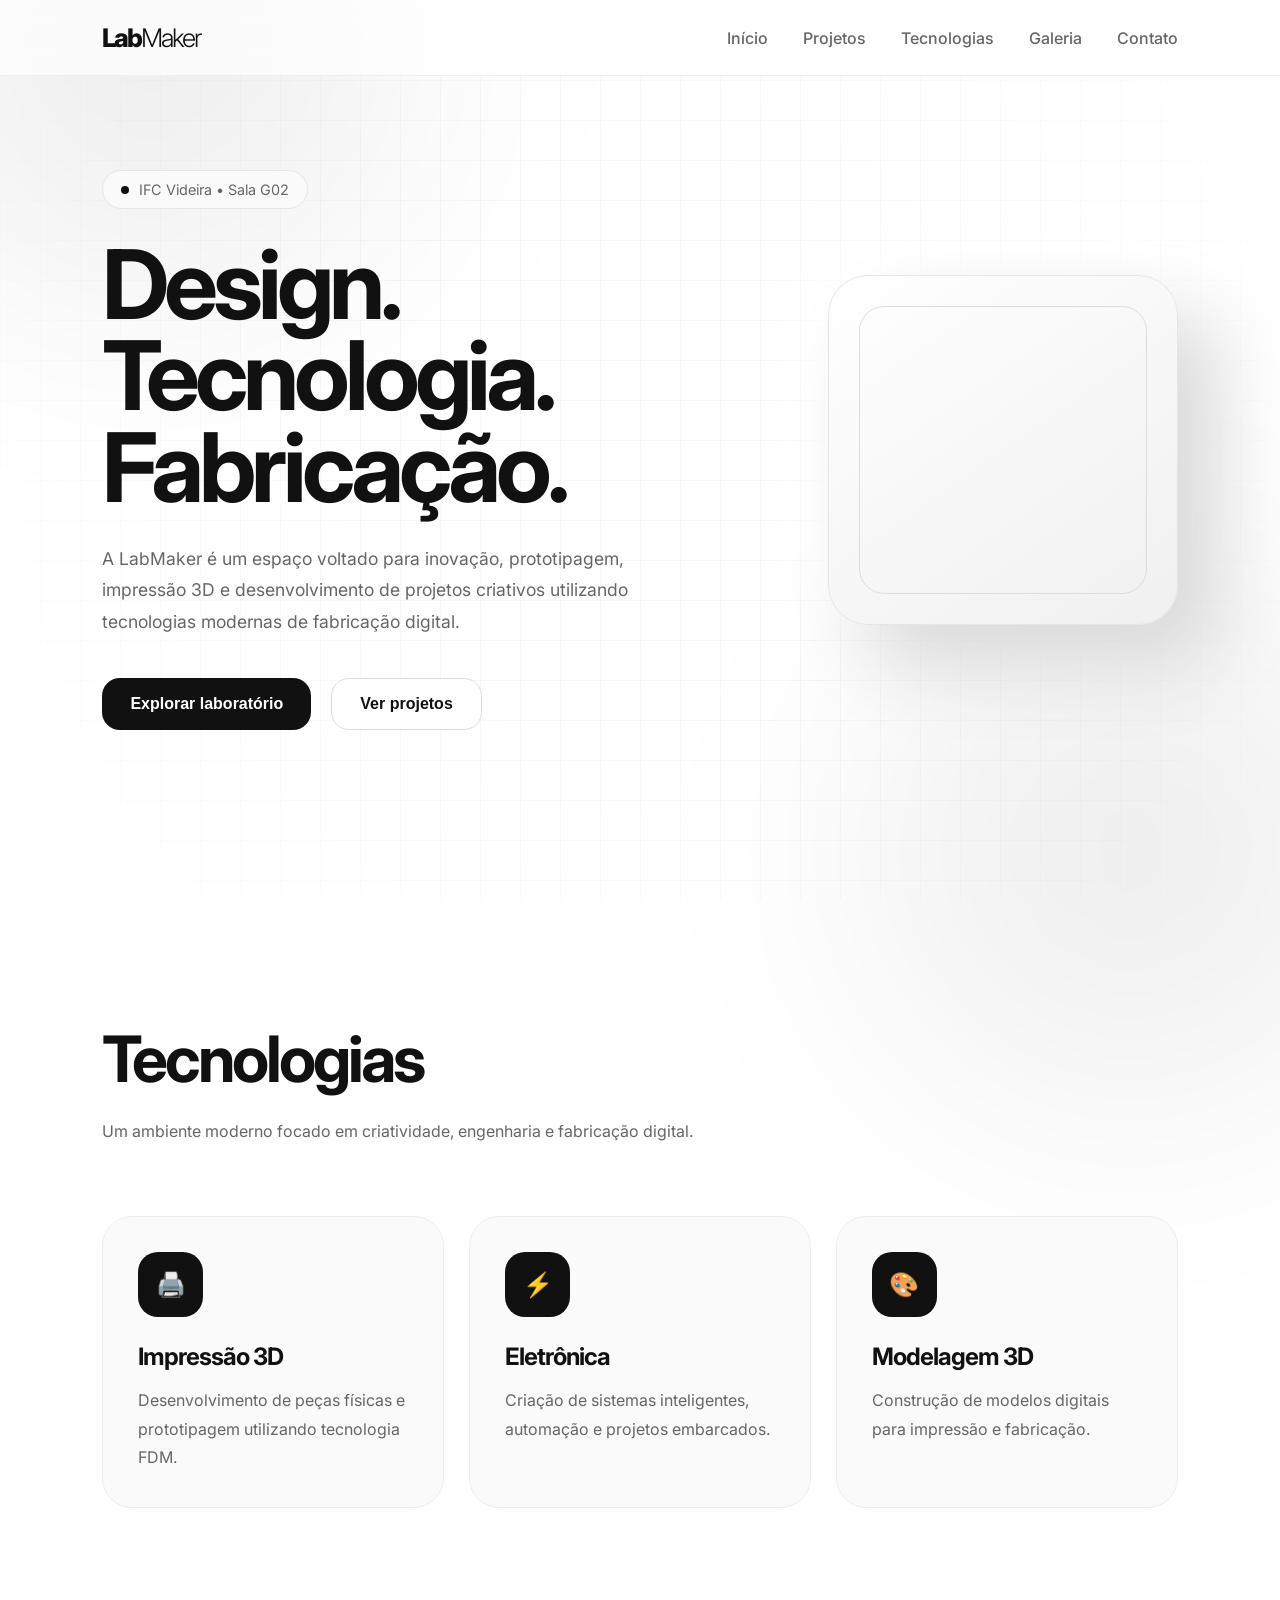
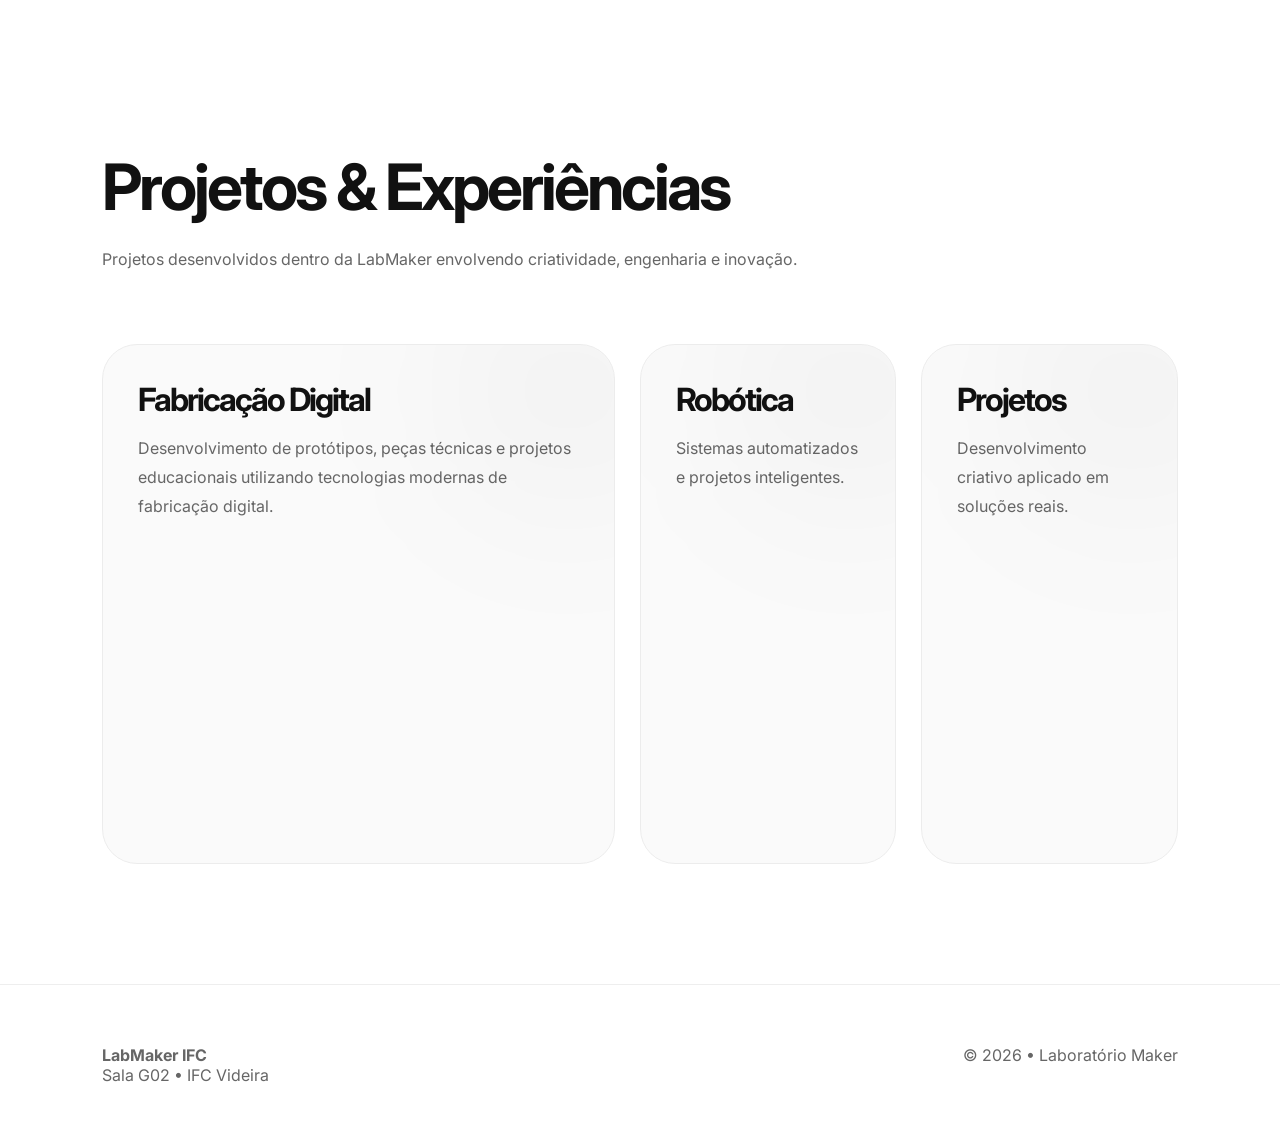
==== index.html @ 971bc3dd "estrutura base" ====
<!DOCTYPE html>
<html lang="pt-BR">

<head>
  <meta charset="UTF-8" />
  <meta name="viewport" content="width=device-width, initial-scale=1.0"/>

  <title>LabMaker IFC</title>

  <link rel="preconnect" href="https://fonts.googleapis.com">
  <link rel="preconnect" href="https://fonts.gstatic.com" crossorigin>

  <link href="https://fonts.googleapis.com/css2?family=Inter:wght@300;400;500;600;700;800&display=swap" rel="stylesheet">

  <style>

    *{
      margin:0;
      padding:0;
      box-sizing:border-box;
    }

    body{
      font-family:'Inter',sans-serif;
      background:#ffffff;
      color:#111111;
      overflow-x:hidden;
    }

    html{
      scroll-behavior:smooth;
    }

    /* ===== BACKGROUND ===== */

    .bg-grid{
      position:fixed;
      inset:0;
      z-index:-2;

      background-image:
      linear-gradient(rgba(0,0,0,0.03) 1px, transparent 1px),
      linear-gradient(90deg, rgba(0,0,0,0.03) 1px, transparent 1px);

      background-size:40px 40px;

      mask-image:radial-gradient(circle at center, black 35%, transparent 100%);
    }

    .blur-circle{
      position:fixed;
      width:500px;
      height:500px;
      border-radius:50%;
      background:#00000010;
      filter:blur(120px);
      z-index:-1;
    }

    .circle1{
      top:-200px;
      left:-100px;
    }

    .circle2{
      bottom:-200px;
      right:-100px;
    }

    /* ===== NAV ===== */

    nav{
      position:fixed;
      top:0;
      left:0;

      width:100%;

      padding:22px 8%;

      display:flex;
      justify-content:space-between;
      align-items:center;

      background:rgba(255,255,255,0.7);
      backdrop-filter:blur(12px);

      border-bottom:1px solid #eeeeee;

      z-index:1000;
    }

    .logo{
      font-size:1.6rem;
      font-weight:800;
      letter-spacing:-2px;
    }

    .logo span{
      font-weight:300;
    }

    nav ul{
      display:flex;
      gap:35px;
      list-style:none;
    }

    nav a{
      text-decoration:none;
      color:#666;
      transition:0.3s;
      font-weight:500;
    }

    nav a:hover{
      color:#000;
    }

    /* ===== HERO ===== */

    .hero{
      min-height:100vh;

      padding:0 8%;

      display:flex;
      align-items:center;
      justify-content:space-between;

      gap:80px;
    }

    .hero-text{
      max-width:700px;
    }

    .tag{
      display:inline-flex;
      align-items:center;
      gap:10px;

      padding:10px 18px;

      border:1px solid #e5e5e5;
      border-radius:999px;

      margin-bottom:30px;

      color:#666;
      font-size:0.9rem;

      background:#fafafa;
    }

    .mini-dot{
      width:8px;
      height:8px;
      border-radius:50%;
      background:#111;
    }

    .hero h1{
      font-size:6rem;
      line-height:0.95;

      letter-spacing:-5px;

      margin-bottom:30px;
    }

    .hero p{
      font-size:1.1rem;
      line-height:1.8;
      color:#666;

      max-width:600px;

      margin-bottom:40px;
    }

    .buttons{
      display:flex;
      gap:20px;
      flex-wrap:wrap;
    }

    .btn{
      padding:16px 28px;
      border-radius:18px;

      font-weight:600;
      font-size:1rem;

      cursor:pointer;
      transition:0.3s;
    }

    .black{
      background:#111;
      color:white;
      border:none;
    }

    .black:hover{
      transform:translateY(-3px);
      box-shadow:0 10px 30px rgba(0,0,0,0.15);
    }

    .white{
      background:white;
      border:1px solid #ddd;
      color:#111;
    }

    .white:hover{
      background:#f7f7f7;
    }

    /* ===== OBJECT ===== */

    .object{
      width:350px;
      height:350px;

      border-radius:40px;

      background:
      linear-gradient(
        145deg,
        #ffffff,
        #f0f0f0
      );

      border:1px solid #e5e5e5;

      box-shadow:
      40px 40px 80px #d9d9d9,
      -20px -20px 60px #ffffff;

      position:relative;

      animation:float 5s ease-in-out infinite;
    }

    .object::before{
      content:"";

      position:absolute;
      inset:30px;

      border-radius:25px;
      border:1px solid #ddd;
    }

    @keyframes float{

      0%,100%{
        transform:translateY(0px) rotate(0deg);
      }

      50%{
        transform:translateY(-20px) rotate(4deg);
      }

    }

    /* ===== SECTIONS ===== */

    section{
      padding:120px 8%;
    }

    .section-header{
      margin-bottom:70px;
    }

    .section-header h2{
      font-size:4rem;
      letter-spacing:-3px;
      margin-bottom:20px;
    }

    .section-header p{
      color:#666;
      line-height:1.8;
      max-width:700px;
    }

    /* ===== CARDS ===== */

    .cards{
      display:grid;
      grid-template-columns:repeat(auto-fit,minmax(280px,1fr));
      gap:25px;
    }

    .card{
      padding:35px;

      border-radius:30px;

      background:#fafafa;

      border:1px solid #ececec;

      transition:0.4s;
    }

    .card:hover{
      transform:translateY(-8px);

      background:white;

      box-shadow:
      0 15px 40px rgba(0,0,0,0.05);
    }

    .icon{
      width:65px;
      height:65px;

      border-radius:20px;

      background:#111;
      color:white;

      display:flex;
      align-items:center;
      justify-content:center;

      font-size:1.5rem;

      margin-bottom:25px;
    }

    .card h3{
      font-size:1.5rem;
      margin-bottom:15px;
      letter-spacing:-1px;
    }

    .card p{
      color:#666;
      line-height:1.8;
    }

    /* ===== SHOWCASE ===== */

    .showcase{
      display:grid;
      grid-template-columns:2fr 1fr 1fr;
      gap:25px;
    }

    .box{
      min-height:250px;

      border-radius:35px;

      background:#fafafa;

      border:1px solid #ececec;

      padding:35px;

      transition:0.4s;

      position:relative;
      overflow:hidden;
    }

    .box:hover{
      transform:translateY(-8px);
      background:white;
    }

    .box.big{
      min-height:520px;
    }

    .box::before{
      content:"";

      position:absolute;

      width:250px;
      height:250px;

      border-radius:50%;

      background:#00000008;

      filter:blur(80px);

      top:-80px;
      right:-80px;
    }

    .box h3{
      font-size:2rem;
      margin-bottom:15px;
      letter-spacing:-2px;
    }

    .box p{
      color:#666;
      line-height:1.8;
    }

    /* ===== FOOTER ===== */

    footer{
      padding:60px 8%;

      border-top:1px solid #eee;

      display:flex;
      justify-content:space-between;
      flex-wrap:wrap;

      gap:20px;

      color:#666;
    }

    /* ===== RESPONSIVO ===== */

    @media(max-width:1000px){

      nav ul{
        display:none;
      }

      .hero{
        flex-direction:column;
        justify-content:center;
        text-align:center;
      }

      .buttons{
        justify-content:center;
      }

      .hero h1{
        font-size:4rem;
      }

      .section-header h2{
        font-size:3rem;
      }

      .showcase{
        grid-template-columns:1fr;
      }

      .object{
        width:280px;
        height:280px;
      }

    }

  </style>
</head>

<body>

  <div class="bg-grid"></div>

  <div class="blur-circle circle1"></div>
  <div class="blur-circle circle2"></div>

  <!-- NAV -->

  <nav>

    <div class="logo">
      Lab<span>Maker</span>
    </div>

    <ul>
      <li><a href="#">Início</a></li>
      <li><a href="#">Projetos</a></li>
      <li><a href="#">Tecnologias</a></li>
      <li><a href="#">Galeria</a></li>
      <li><a href="#">Contato</a></li>
    </ul>

  </nav>

  <!-- HERO -->

  <section class="hero">

    <div class="hero-text">

      <div class="tag">
        <div class="mini-dot"></div>
        IFC Videira • Sala G02
      </div>

      <h1>
        Design.<br>
        Tecnologia.<br>
        Fabricação.
      </h1>

      <p>
        A LabMaker é um espaço voltado para inovação,
        prototipagem, impressão 3D e desenvolvimento
        de projetos criativos utilizando tecnologias
        modernas de fabricação digital.
      </p>

      <div class="buttons">
        <button class="btn black">
          Explorar laboratório
        </button>

        <button class="btn white">
          Ver projetos
        </button>
      </div>

    </div>

    <div class="object"></div>

  </section>

  <!-- TECNOLOGIAS -->

  <section>

    <div class="section-header">

      <h2>
        Tecnologias
      </h2>

      <p>
        Um ambiente moderno focado em criatividade,
        engenharia e fabricação digital.
      </p>

    </div>

    <div class="cards">

      <div class="card">

        <div class="icon">🖨️</div>

        <h3>Impressão 3D</h3>

        <p>
          Desenvolvimento de peças físicas e
          prototipagem utilizando tecnologia FDM.
        </p>

      </div>

      <div class="card">

        <div class="icon">⚡</div>

        <h3>Eletrônica</h3>

        <p>
          Criação de sistemas inteligentes,
          automação e projetos embarcados.
        </p>

      </div>

      <div class="card">

        <div class="icon">🎨</div>

        <h3>Modelagem 3D</h3>

        <p>
          Construção de modelos digitais para
          impressão e fabricação.
        </p>

      </div>

    </div>

  </section>

  <!-- SHOWCASE -->

  <section>

    <div class="section-header">

      <h2>
        Projetos & Experiências
      </h2>

      <p>
        Projetos desenvolvidos dentro da LabMaker
        envolvendo criatividade, engenharia e inovação.
      </p>

    </div>

    <div class="showcase">

      <div class="box big">

        <h3>
          Fabricação Digital
        </h3>

        <p>
          Desenvolvimento de protótipos,
          peças técnicas e projetos
          educacionais utilizando tecnologias
          modernas de fabricação digital.
        </p>

      </div>

      <div class="box">

        <h3>Robótica</h3>

        <p>
          Sistemas automatizados e projetos
          inteligentes.
        </p>

      </div>

      <div class="box">

        <h3>Projetos</h3>

        <p>
          Desenvolvimento criativo aplicado
          em soluções reais.
        </p>

      </div>

    </div>

  </section>

  <!-- FOOTER -->

  <footer>

    <div>
      <strong>LabMaker IFC</strong><br>
      Sala G02 • IFC Videira
    </div>

    <div>
      © 2026 • Laboratório Maker
    </div>

  </footer>

  <script>

    // reveal animation

    const elements = document.querySelectorAll(
      '.card, .box, .section-header'
    );

    const observer = new IntersectionObserver(entries => {

      entries.forEach(entry => {

        if(entry.isIntersecting){

          entry.target.style.opacity = '1';
          entry.target.style.transform = 'translateY(0px)';

        }

      });

    });

    elements.forEach(el => {

      el.style.opacity = '0';
      el.style.transform = 'translateY(40px)';
      el.style.transition = '0.9s ease';

      observer.observe(el);

    });

  </script>

</body>
</html>
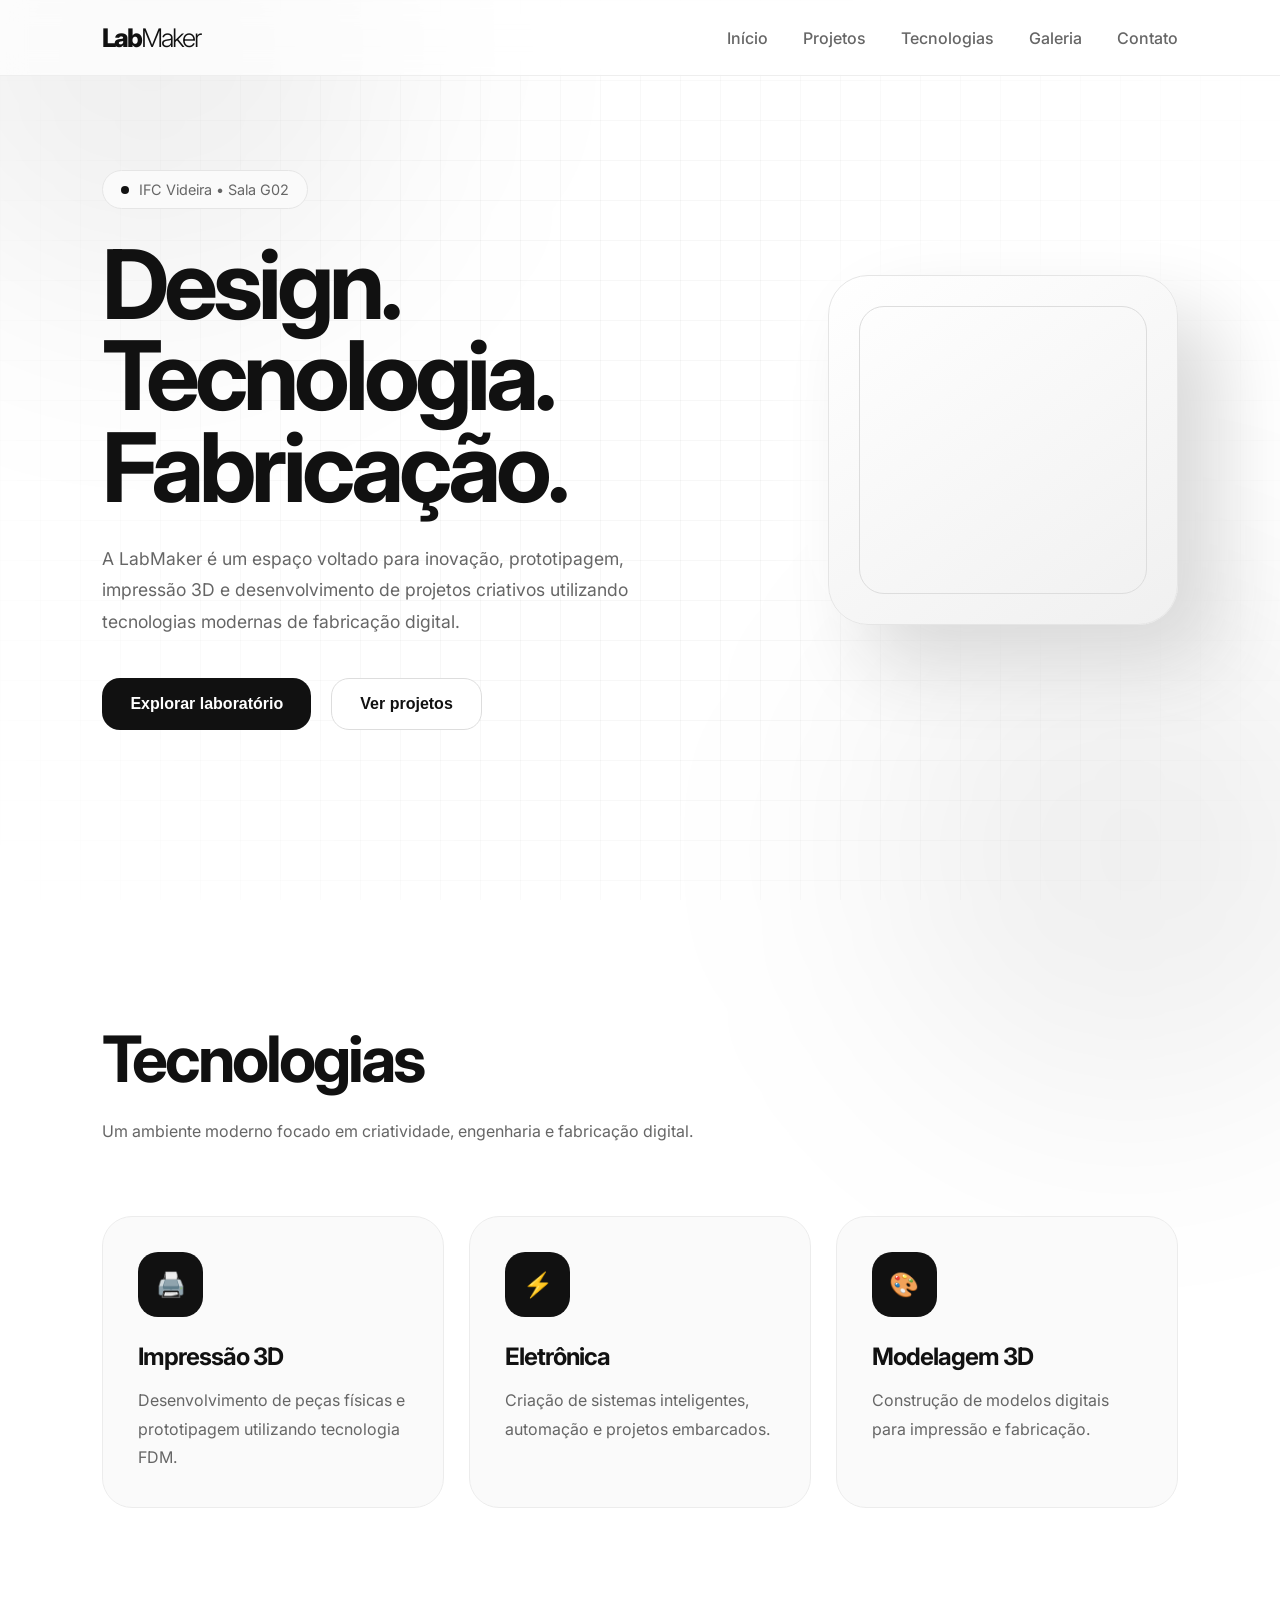
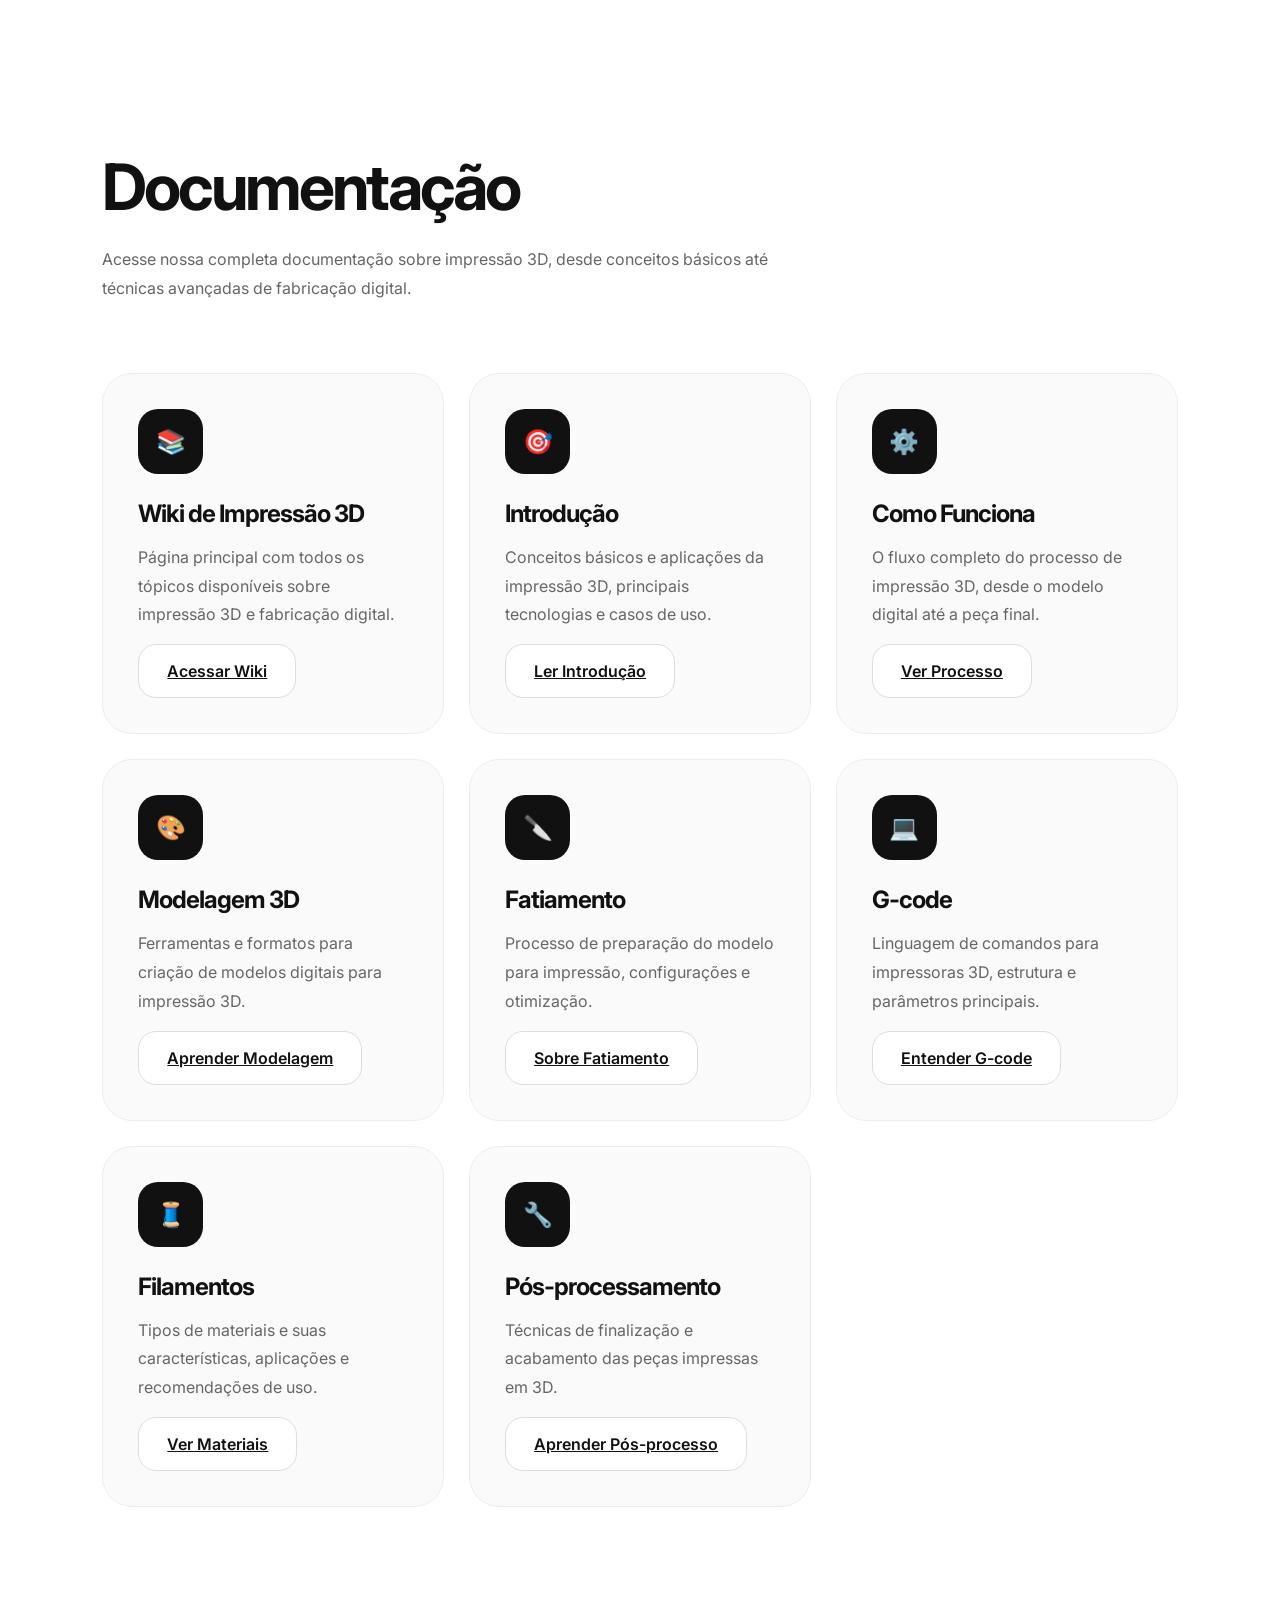
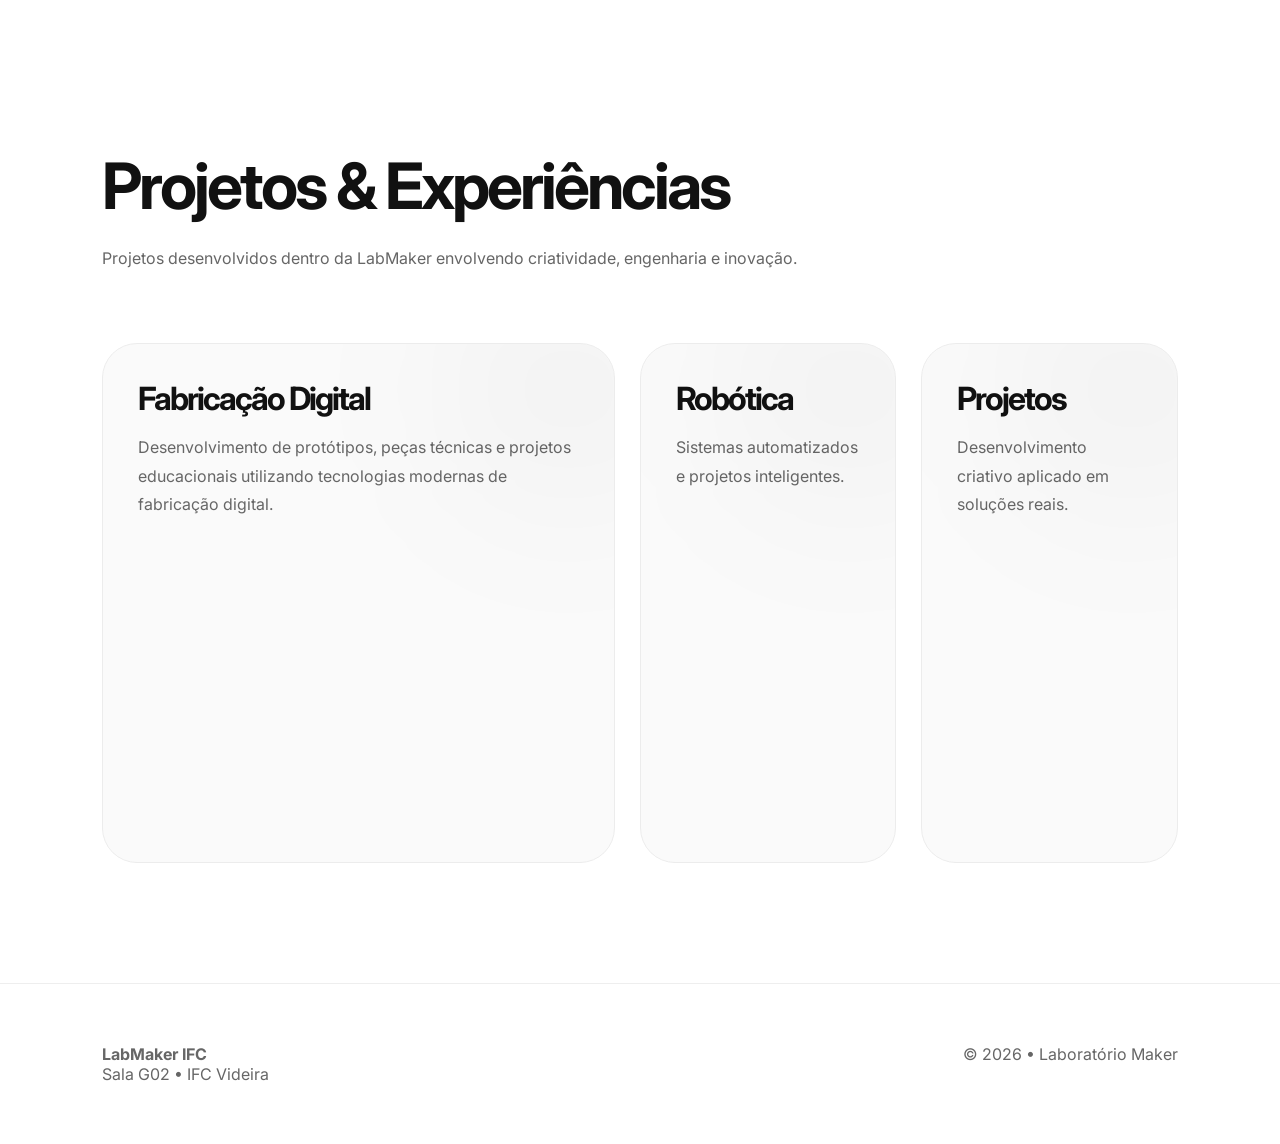
==== commit 89c27766: "exibir os .md no html" ====
--- a/index.html
+++ b/index.html
@@ -591,6 +591,165 @@
 
   </section>
 
+  <!-- DOCUMENTAÇÃO -->
+
+  <section>
+
+    <div class="section-header">
+
+      <h2>
+        Documentação
+      </h2>
+
+      <p>
+        Acesse nossa completa documentação sobre impressão 3D,
+        desde conceitos básicos até técnicas avançadas de fabricação digital.
+      </p>
+
+    </div>
+
+    <div class="cards">
+
+      <div class="card">
+
+        <div class="icon">📚</div>
+
+        <h3>Wiki de Impressão 3D</h3>
+
+        <p>
+          Página principal com todos os tópicos disponíveis
+          sobre impressão 3D e fabricação digital.
+        </p>
+
+        <a href="docs.html?file=index.md" class="btn white" style="display:inline-block; margin-top:15px;">
+          Acessar Wiki
+        </a>
+
+      </div>
+
+      <div class="card">
+
+        <div class="icon">🎯</div>
+
+        <h3>Introdução</h3>
+
+        <p>
+          Conceitos básicos e aplicações da impressão 3D,
+          principais tecnologias e casos de uso.
+        </p>
+
+        <a href="docs.html?file=introdução.md" class="btn white" style="display:inline-block; margin-top:15px;">
+          Ler Introdução
+        </a>
+
+      </div>
+
+      <div class="card">
+
+        <div class="icon">⚙️</div>
+
+        <h3>Como Funciona</h3>
+
+        <p>
+          O fluxo completo do processo de impressão 3D,
+          desde o modelo digital até a peça final.
+        </p>
+
+        <a href="docs.html?file=como-funciona.md" class="btn white" style="display:inline-block; margin-top:15px;">
+          Ver Processo
+        </a>
+
+      </div>
+
+      <div class="card">
+
+        <div class="icon">🎨</div>
+
+        <h3>Modelagem 3D</h3>
+
+        <p>
+          Ferramentas e formatos para criação de modelos
+          digitais para impressão 3D.
+        </p>
+
+        <a href="docs.html?file=desenho-3d.md" class="btn white" style="display:inline-block; margin-top:15px;">
+          Aprender Modelagem
+        </a>
+
+      </div>
+
+      <div class="card">
+
+        <div class="icon">🔪</div>
+
+        <h3>Fatiamento</h3>
+
+        <p>
+          Processo de preparação do modelo para impressão,
+          configurações e otimização.
+        </p>
+
+        <a href="docs.html?file=fatiador.md" class="btn white" style="display:inline-block; margin-top:15px;">
+          Sobre Fatiamento
+        </a>
+
+      </div>
+
+      <div class="card">
+
+        <div class="icon">💻</div>
+
+        <h3>G-code</h3>
+
+        <p>
+          Linguagem de comandos para impressoras 3D,
+          estrutura e parâmetros principais.
+        </p>
+
+        <a href="docs.html?file=gcode.md" class="btn white" style="display:inline-block; margin-top:15px;">
+          Entender G-code
+        </a>
+
+      </div>
+
+      <div class="card">
+
+        <div class="icon">🧵</div>
+
+        <h3>Filamentos</h3>
+
+        <p>
+          Tipos de materiais e suas características,
+          aplicações e recomendações de uso.
+        </p>
+
+        <a href="docs.html?file=filamentos.md" class="btn white" style="display:inline-block; margin-top:15px;">
+          Ver Materiais
+        </a>
+
+      </div>
+
+      <div class="card">
+
+        <div class="icon">🔧</div>
+
+        <h3>Pós-processamento</h3>
+
+        <p>
+          Técnicas de finalização e acabamento
+          das peças impressas em 3D.
+        </p>
+
+        <a href="docs.html?file=pos-impressao.md" class="btn white" style="display:inline-block; margin-top:15px;">
+          Aprender Pós-processo
+        </a>
+
+      </div>
+
+    </div>
+
+  </section>
+
   <!-- SHOWCASE -->
 
   <section>
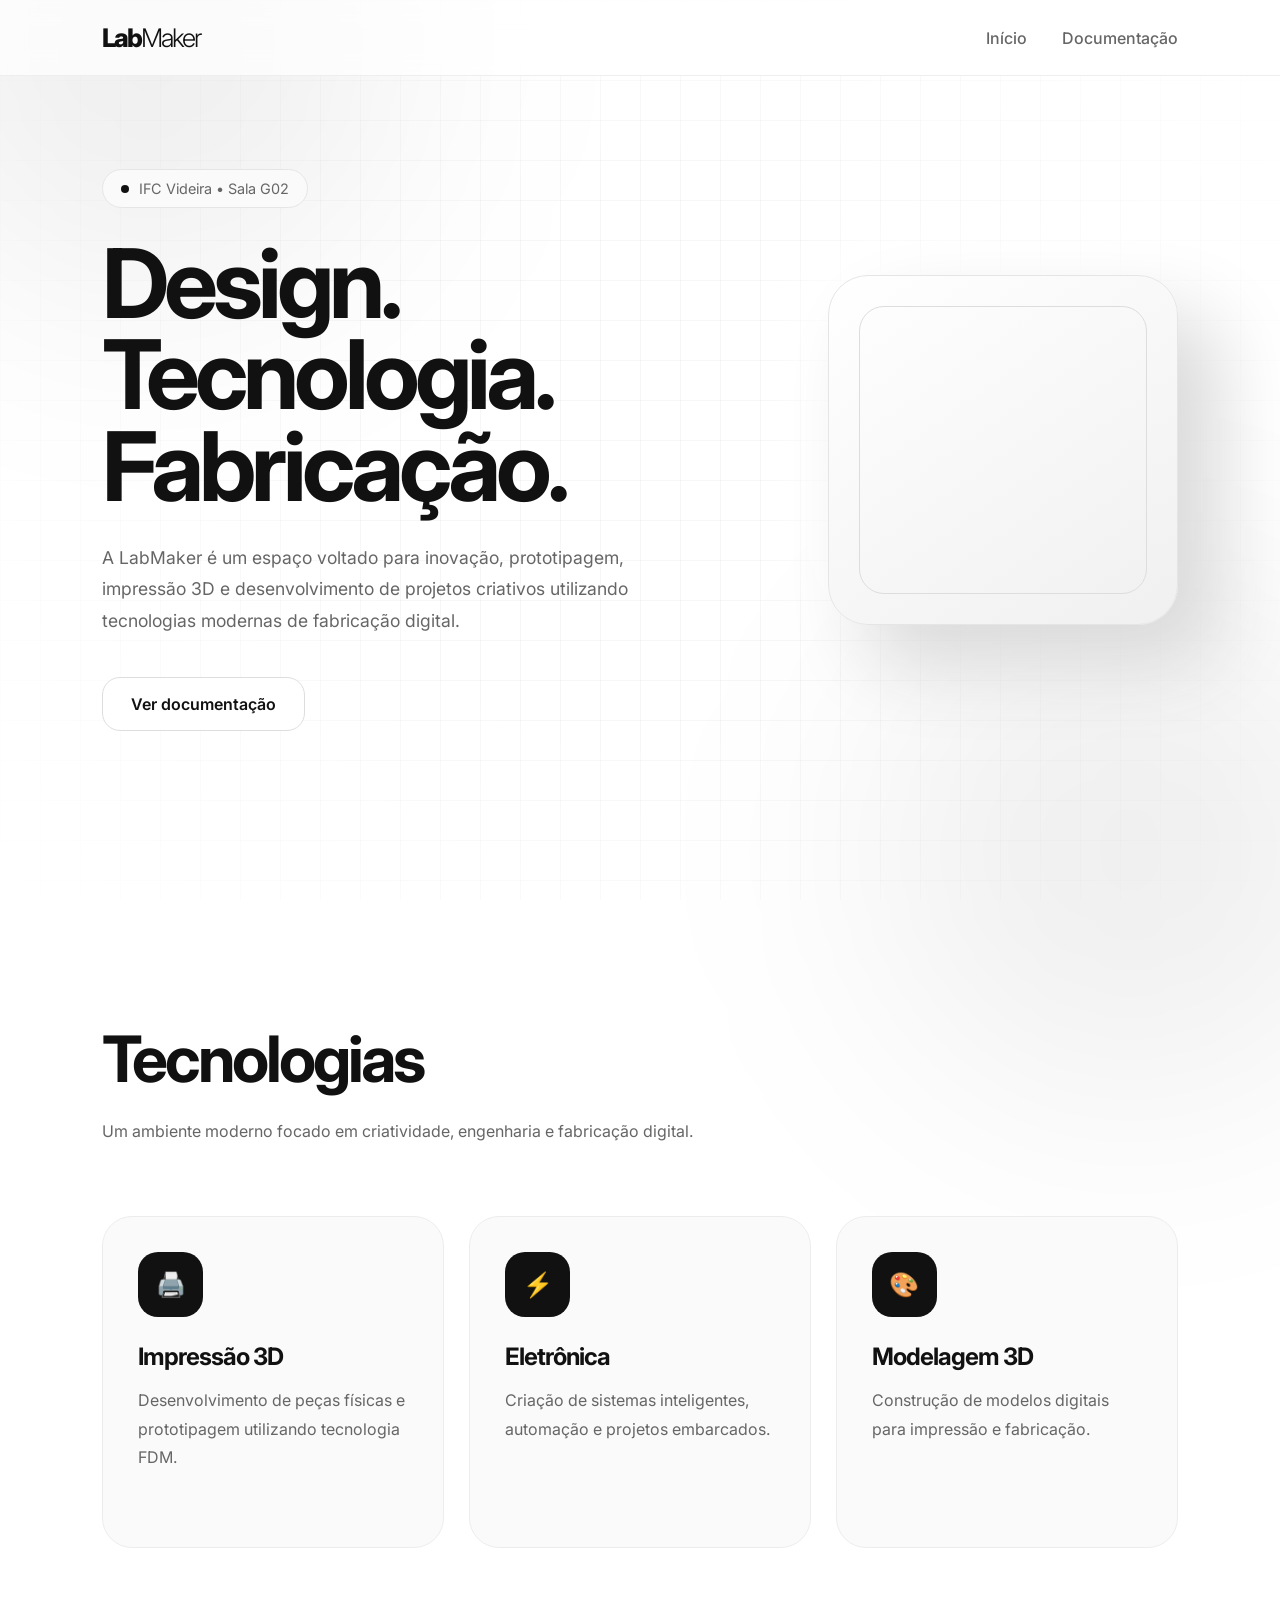
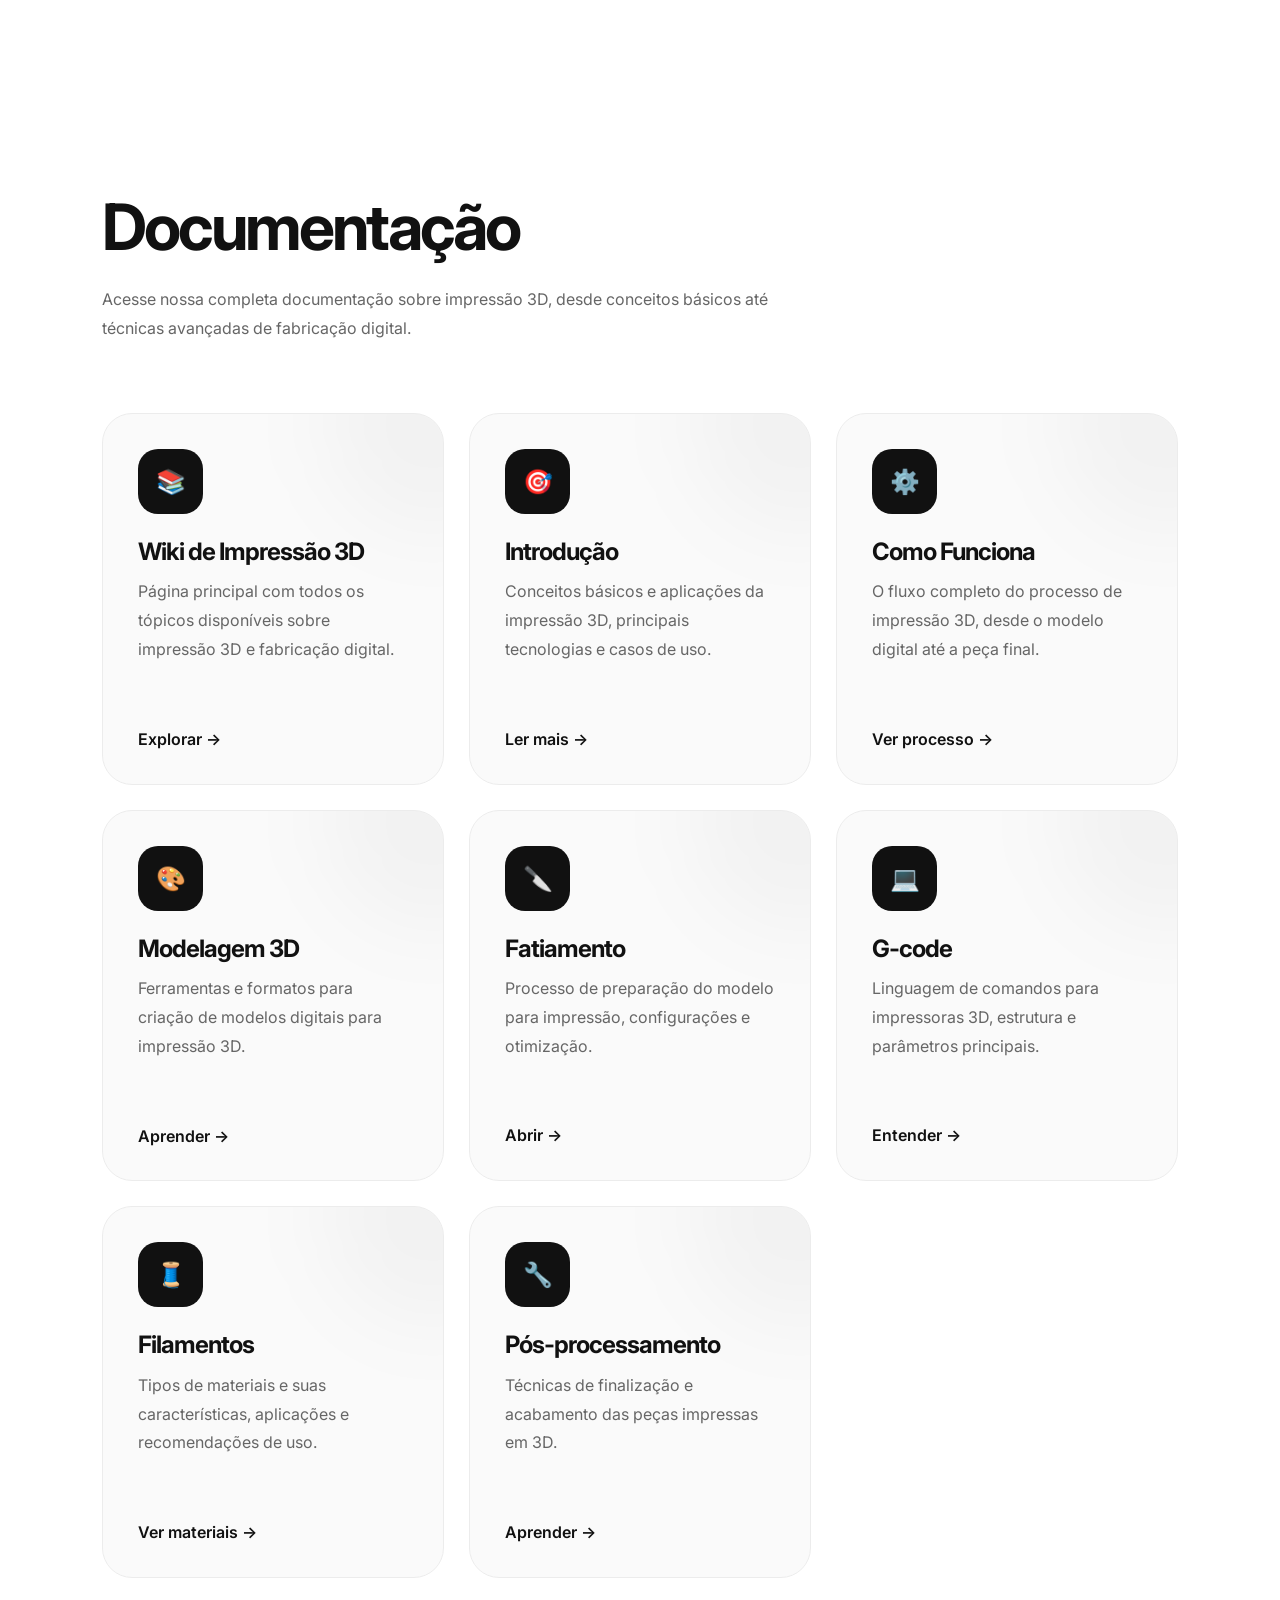
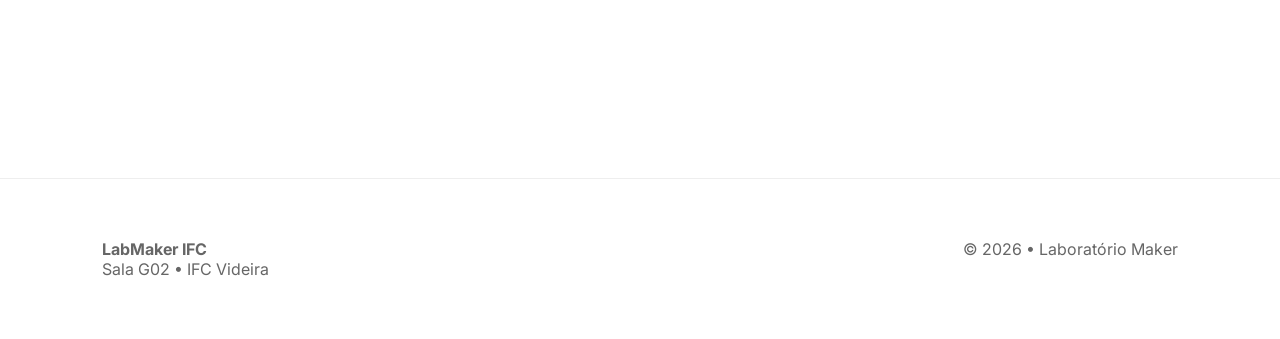
==== commit c4500218: "site quase pronto" ====
--- a/index.html
+++ b/index.html
@@ -1,864 +1,749 @@
-<!DOCTYPE html>
+<!doctype html>
 <html lang="pt-BR">
-
-<head>
-  <meta charset="UTF-8" />
-  <meta name="viewport" content="width=device-width, initial-scale=1.0"/>
-
-  <title>LabMaker IFC</title>
-
-  <link rel="preconnect" href="https://fonts.googleapis.com">
-  <link rel="preconnect" href="https://fonts.gstatic.com" crossorigin>
-
-  <link href="https://fonts.googleapis.com/css2?family=Inter:wght@300;400;500;600;700;800&display=swap" rel="stylesheet">
-
-  <style>
-
-    *{
-      margin:0;
-      padding:0;
-      box-sizing:border-box;
-    }
-
-    body{
-      font-family:'Inter',sans-serif;
-      background:#ffffff;
-      color:#111111;
-      overflow-x:hidden;
-    }
-
-    html{
-      scroll-behavior:smooth;
-    }
-
-    /* ===== BACKGROUND ===== */
-
-    .bg-grid{
-      position:fixed;
-      inset:0;
-      z-index:-2;
-
-      background-image:
-      linear-gradient(rgba(0,0,0,0.03) 1px, transparent 1px),
-      linear-gradient(90deg, rgba(0,0,0,0.03) 1px, transparent 1px);
-
-      background-size:40px 40px;
-
-      mask-image:radial-gradient(circle at center, black 35%, transparent 100%);
-    }
-
-    .blur-circle{
-      position:fixed;
-      width:500px;
-      height:500px;
-      border-radius:50%;
-      background:#00000010;
-      filter:blur(120px);
-      z-index:-1;
-    }
-
-    .circle1{
-      top:-200px;
-      left:-100px;
-    }
-
-    .circle2{
-      bottom:-200px;
-      right:-100px;
-    }
-
-    /* ===== NAV ===== */
-
-    nav{
-      position:fixed;
-      top:0;
-      left:0;
-
-      width:100%;
-
-      padding:22px 8%;
-
-      display:flex;
-      justify-content:space-between;
-      align-items:center;
-
-      background:rgba(255,255,255,0.7);
-      backdrop-filter:blur(12px);
-
-      border-bottom:1px solid #eeeeee;
-
-      z-index:1000;
-    }
-
-    .logo{
-      font-size:1.6rem;
-      font-weight:800;
-      letter-spacing:-2px;
-    }
-
-    .logo span{
-      font-weight:300;
-    }
-
-    nav ul{
-      display:flex;
-      gap:35px;
-      list-style:none;
-    }
-
-    nav a{
-      text-decoration:none;
-      color:#666;
-      transition:0.3s;
-      font-weight:500;
-    }
-
-    nav a:hover{
-      color:#000;
-    }
-
-    /* ===== HERO ===== */
-
-    .hero{
-      min-height:100vh;
-
-      padding:0 8%;
-
-      display:flex;
-      align-items:center;
-      justify-content:space-between;
-
-      gap:80px;
-    }
-
-    .hero-text{
-      max-width:700px;
-    }
-
-    .tag{
-      display:inline-flex;
-      align-items:center;
-      gap:10px;
-
-      padding:10px 18px;
-
-      border:1px solid #e5e5e5;
-      border-radius:999px;
-
-      margin-bottom:30px;
-
-      color:#666;
-      font-size:0.9rem;
-
-      background:#fafafa;
-    }
-
-    .mini-dot{
-      width:8px;
-      height:8px;
-      border-radius:50%;
-      background:#111;
-    }
-
-    .hero h1{
-      font-size:6rem;
-      line-height:0.95;
-
-      letter-spacing:-5px;
-
-      margin-bottom:30px;
-    }
-
-    .hero p{
-      font-size:1.1rem;
-      line-height:1.8;
-      color:#666;
-
-      max-width:600px;
-
-      margin-bottom:40px;
-    }
-
-    .buttons{
-      display:flex;
-      gap:20px;
-      flex-wrap:wrap;
-    }
-
-    .btn{
-      padding:16px 28px;
-      border-radius:18px;
-
-      font-weight:600;
-      font-size:1rem;
-
-      cursor:pointer;
-      transition:0.3s;
-    }
-
-    .black{
-      background:#111;
-      color:white;
-      border:none;
-    }
-
-    .black:hover{
-      transform:translateY(-3px);
-      box-shadow:0 10px 30px rgba(0,0,0,0.15);
-    }
-
-    .white{
-      background:white;
-      border:1px solid #ddd;
-      color:#111;
-    }
-
-    .white:hover{
-      background:#f7f7f7;
-    }
-
-    /* ===== OBJECT ===== */
-
-    .object{
-      width:350px;
-      height:350px;
-
-      border-radius:40px;
-
-      background:
-      linear-gradient(
-        145deg,
-        #ffffff,
-        #f0f0f0
-      );
-
-      border:1px solid #e5e5e5;
-
-      box-shadow:
-      40px 40px 80px #d9d9d9,
-      -20px -20px 60px #ffffff;
-
-      position:relative;
-
-      animation:float 5s ease-in-out infinite;
-    }
-
-    .object::before{
-      content:"";
-
-      position:absolute;
-      inset:30px;
-
-      border-radius:25px;
-      border:1px solid #ddd;
-    }
-
-    @keyframes float{
-
-      0%,100%{
-        transform:translateY(0px) rotate(0deg);
-      }
-
-      50%{
-        transform:translateY(-20px) rotate(4deg);
-      }
-
-    }
-
-    /* ===== SECTIONS ===== */
-
-    section{
-      padding:120px 8%;
-    }
-
-    .section-header{
-      margin-bottom:70px;
-    }
-
-    .section-header h2{
-      font-size:4rem;
-      letter-spacing:-3px;
-      margin-bottom:20px;
-    }
-
-    .section-header p{
-      color:#666;
-      line-height:1.8;
-      max-width:700px;
-    }
-
-    /* ===== CARDS ===== */
-
-    .cards{
-      display:grid;
-      grid-template-columns:repeat(auto-fit,minmax(280px,1fr));
-      gap:25px;
-    }
-
-    .card{
-      padding:35px;
-
-      border-radius:30px;
-
-      background:#fafafa;
-
-      border:1px solid #ececec;
-
-      transition:0.4s;
-    }
-
-    .card:hover{
-      transform:translateY(-8px);
-
-      background:white;
-
-      box-shadow:
-      0 15px 40px rgba(0,0,0,0.05);
-    }
-
-    .icon{
-      width:65px;
-      height:65px;
-
-      border-radius:20px;
-
-      background:#111;
-      color:white;
-
-      display:flex;
-      align-items:center;
-      justify-content:center;
-
-      font-size:1.5rem;
-
-      margin-bottom:25px;
-    }
-
-    .card h3{
-      font-size:1.5rem;
-      margin-bottom:15px;
-      letter-spacing:-1px;
-    }
-
-    .card p{
-      color:#666;
-      line-height:1.8;
-    }
-
-    /* ===== SHOWCASE ===== */
-
-    .showcase{
-      display:grid;
-      grid-template-columns:2fr 1fr 1fr;
-      gap:25px;
-    }
-
-    .box{
-      min-height:250px;
-
-      border-radius:35px;
-
-      background:#fafafa;
-
-      border:1px solid #ececec;
-
-      padding:35px;
-
-      transition:0.4s;
-
-      position:relative;
-      overflow:hidden;
-    }
-
-    .box:hover{
-      transform:translateY(-8px);
-      background:white;
-    }
-
-    .box.big{
-      min-height:520px;
-    }
-
-    .box::before{
-      content:"";
-
-      position:absolute;
-
-      width:250px;
-      height:250px;
-
-      border-radius:50%;
-
-      background:#00000008;
-
-      filter:blur(80px);
-
-      top:-80px;
-      right:-80px;
-    }
-
-    .box h3{
-      font-size:2rem;
-      margin-bottom:15px;
-      letter-spacing:-2px;
-    }
-
-    .box p{
-      color:#666;
-      line-height:1.8;
-    }
-
-    /* ===== FOOTER ===== */
-
-    footer{
-      padding:60px 8%;
-
-      border-top:1px solid #eee;
-
-      display:flex;
-      justify-content:space-between;
-      flex-wrap:wrap;
-
-      gap:20px;
-
-      color:#666;
-    }
-
-    /* ===== RESPONSIVO ===== */
-
-    @media(max-width:1000px){
-
-      nav ul{
-        display:none;
-      }
-
-      .hero{
-        flex-direction:column;
-        justify-content:center;
-        text-align:center;
-      }
-
-      .buttons{
-        justify-content:center;
-      }
-
-      .hero h1{
-        font-size:4rem;
-      }
-
-      .section-header h2{
-        font-size:3rem;
-      }
-
-      .showcase{
-        grid-template-columns:1fr;
-      }
-
-      .object{
-        width:280px;
-        height:280px;
-      }
-
-    }
-
-  </style>
-</head>
-
-<body>
-
-  <div class="bg-grid"></div>
-
-  <div class="blur-circle circle1"></div>
-  <div class="blur-circle circle2"></div>
-
-  <!-- NAV -->
-
-  <nav>
-
-    <div class="logo">
-      Lab<span>Maker</span>
-    </div>
-
-    <ul>
-      <li><a href="#">Início</a></li>
-      <li><a href="#">Projetos</a></li>
-      <li><a href="#">Tecnologias</a></li>
-      <li><a href="#">Galeria</a></li>
-      <li><a href="#">Contato</a></li>
-    </ul>
-
-  </nav>
-
-  <!-- HERO -->
-
-  <section class="hero">
-
-    <div class="hero-text">
-
-      <div class="tag">
-        <div class="mini-dot"></div>
-        IFC Videira • Sala G02
-      </div>
-
-      <h1>
-        Design.<br>
-        Tecnologia.<br>
-        Fabricação.
-      </h1>
-
-      <p>
-        A LabMaker é um espaço voltado para inovação,
-        prototipagem, impressão 3D e desenvolvimento
-        de projetos criativos utilizando tecnologias
-        modernas de fabricação digital.
-      </p>
-
-      <div class="buttons">
-        <button class="btn black">
-          Explorar laboratório
-        </button>
-
-        <button class="btn white">
-          Ver projetos
-        </button>
-      </div>
-
-    </div>
-
-    <div class="object"></div>
-
-  </section>
-
-  <!-- TECNOLOGIAS -->
-
-  <section>
-
-    <div class="section-header">
-
-      <h2>
-        Tecnologias
-      </h2>
-
-      <p>
-        Um ambiente moderno focado em criatividade,
-        engenharia e fabricação digital.
-      </p>
-
-    </div>
-
-    <div class="cards">
-
-      <div class="card">
-
-        <div class="icon">🖨️</div>
-
-        <h3>Impressão 3D</h3>
+  <head>
+    <meta charset="UTF-8" />
+    <meta name="viewport" content="width=device-width, initial-scale=1.0" />
+
+    <title>LabMaker IFC</title>
+
+    <link rel="preconnect" href="https://fonts.googleapis.com" />
+    <link rel="preconnect" href="https://fonts.gstatic.com" crossorigin />
+
+    <link
+      href="https://fonts.googleapis.com/css2?family=Inter:wght@300;400;500;600;700;800&display=swap"
+      rel="stylesheet"
+    />
+    <link rel="stylesheet" href="assets/css/style.css" />
+
+    <style>
+      .hero h1 {
+        font-size: 5rem;
+      }
+
+      /* ===== BACKGROUND ===== */
+
+      .bg-grid {
+        position: fixed;
+        inset: 0;
+        z-index: -2;
+
+        background-image:
+          linear-gradient(rgba(0, 0, 0, 0.03) 1px, transparent 1px),
+          linear-gradient(90deg, rgba(0, 0, 0, 0.03) 1px, transparent 1px);
+
+        background-size: 40px 40px;
+
+        mask-image: radial-gradient(
+          circle at center,
+          black 35%,
+          transparent 100%
+        );
+      }
+
+      .blur-circle {
+        position: fixed;
+        width: 500px;
+        height: 500px;
+        border-radius: 50%;
+        background: #00000010;
+        filter: blur(120px);
+        z-index: -1;
+      }
+
+      .circle1 {
+        top: -200px;
+        left: -100px;
+      }
+
+      .circle2 {
+        bottom: -200px;
+        right: -100px;
+      }
+
+      /* ===== NAV ===== */
+
+      nav {
+        position: fixed;
+        top: 0;
+        left: 0;
+
+        width: 100%;
+
+        padding: 22px 8%;
+
+        display: flex;
+        justify-content: space-between;
+        align-items: center;
+
+        background: rgba(255, 255, 255, 0.7);
+        backdrop-filter: blur(12px);
+
+        border-bottom: 1px solid #eeeeee;
+
+        z-index: 1000;
+      }
+
+      .logo {
+        font-size: 1.6rem;
+        font-weight: 800;
+        letter-spacing: -2px;
+      }
+
+      .logo span {
+        font-weight: 300;
+      }
+
+      nav ul {
+        display: flex;
+        gap: 35px;
+        list-style: none;
+      }
+
+      nav a {
+        text-decoration: none;
+        color: #666;
+        transition: 0.3s;
+        font-weight: 500;
+      }
+
+      nav a:hover {
+        color: #000;
+      }
+
+      /* ===== HERO ===== */
+
+      .hero {
+        min-height: 100vh;
+
+        padding: 0 8%;
+
+        display: flex;
+        align-items: center;
+        justify-content: space-between;
+
+        gap: 80px;
+      }
+
+      .hero-text {
+        max-width: 700px;
+      }
+
+      .tag {
+        display: inline-flex;
+        align-items: center;
+        gap: 10px;
+
+        padding: 10px 18px;
+
+        border: 1px solid #e5e5e5;
+        border-radius: 999px;
+
+        margin-bottom: 30px;
+
+        color: #666;
+        font-size: 0.9rem;
+
+        background: #fafafa;
+      }
+
+      .mini-dot {
+        width: 8px;
+        height: 8px;
+        border-radius: 50%;
+        background: #111;
+      }
+
+      .hero h1 {
+        font-size: 6rem;
+        line-height: 0.95;
+
+        letter-spacing: -5px;
+
+        margin-bottom: 30px;
+      }
+
+      .hero p {
+        font-size: 1.1rem;
+        line-height: 1.8;
+        color: #666;
+
+        max-width: 600px;
+
+        margin-bottom: 40px;
+      }
+
+      .buttons {
+        display: flex;
+        gap: 20px;
+        flex-wrap: wrap;
+      }
+
+      .btn {
+        padding: 16px 28px;
+        border-radius: 18px;
+
+        font-weight: 600;
+        font-size: 1rem;
+
+        cursor: pointer;
+        transition: 0.3s;
+      }
+
+      .black {
+        background: #111;
+        color: white;
+        border: none;
+      }
+
+      .black:hover {
+        transform: translateY(-3px);
+        box-shadow: 0 10px 30px rgba(0, 0, 0, 0.15);
+      }
+
+      .white {
+        background: white;
+        border: 1px solid #ddd;
+        color: #111;
+      }
+
+      .white:hover {
+        background: #f7f7f7;
+      }
+
+      /* ===== OBJECT ===== */
+
+      .object {
+        width: 350px;
+        height: 350px;
+
+        border-radius: 40px;
+
+        background: linear-gradient(145deg, #ffffff, #f0f0f0);
+
+        border: 1px solid #e5e5e5;
+
+        box-shadow:
+          40px 40px 80px #d9d9d9,
+          -20px -20px 60px #ffffff;
+
+        position: relative;
+
+        animation: float 5s ease-in-out infinite;
+      }
+
+      .object::before {
+        content: "";
+
+        position: absolute;
+        inset: 30px;
+
+        border-radius: 25px;
+        border: 1px solid #ddd;
+      }
+
+      @keyframes float {
+        0%,
+        100% {
+          transform: translateY(0px) rotate(0deg);
+        }
+
+        50% {
+          transform: translateY(-20px) rotate(4deg);
+        }
+      }
+
+      /* ===== SECTIONS ===== */
+
+      section {
+        padding: 120px 8%;
+      }
+
+      .section-header {
+        margin-bottom: 70px;
+      }
+
+      .section-header h2 {
+        font-size: 4rem;
+        letter-spacing: -3px;
+        margin-bottom: 20px;
+      }
+
+      .section-header p {
+        color: #666;
+        line-height: 1.8;
+        max-width: 700px;
+      }
+
+      /* ===== CARDS ===== */
+
+      .cards {
+        display: grid;
+        grid-template-columns: repeat(auto-fit, minmax(280px, 1fr));
+        gap: 25px;
+      }
+
+      .card {
+        padding: 35px;
+
+        border-radius: 30px;
+
+        background: #fafafa;
+
+        border: 1px solid #ececec;
+
+        transition: 0.4s;
+      }
+
+      .card:hover {
+        transform: translateY(-8px);
+
+        background: white;
+
+        box-shadow: 0 15px 40px rgba(0, 0, 0, 0.05);
+      }
+
+      .icon {
+        width: 65px;
+        height: 65px;
+
+        border-radius: 20px;
+
+        background: #111;
+        color: white;
+
+        display: flex;
+        align-items: center;
+        justify-content: center;
+
+        font-size: 1.5rem;
+
+        margin-bottom: 25px;
+      }
+
+      .card h3 {
+        font-size: 1.5rem;
+        margin-bottom: 15px;
+        letter-spacing: -1px;
+      }
+
+      .card p {
+        color: #666;
+        line-height: 1.8;
+      }
+
+      /* ===== SHOWCASE ===== */
+
+      .showcase {
+        display: grid;
+        grid-template-columns: 2fr 1fr 1fr;
+        gap: 25px;
+      }
+
+      .box {
+        min-height: 250px;
+
+        border-radius: 35px;
+
+        background: #fafafa;
+
+        border: 1px solid #ececec;
+
+        padding: 35px;
+
+        transition: 0.4s;
+
+        position: relative;
+        overflow: hidden;
+      }
+
+      .box:hover {
+        transform: translateY(-8px);
+        background: white;
+      }
+
+      .box.big {
+        min-height: 520px;
+      }
+
+      .box::before {
+        content: "";
+
+        position: absolute;
+
+        width: 250px;
+        height: 250px;
+
+        border-radius: 50%;
+
+        background: #00000008;
+
+        filter: blur(80px);
+
+        top: -80px;
+        right: -80px;
+      }
+
+      .box h3 {
+        font-size: 2rem;
+        margin-bottom: 15px;
+        letter-spacing: -2px;
+      }
+
+      .box p {
+        color: #666;
+        line-height: 1.8;
+      }
+
+      /* ===== FOOTER ===== */
+
+      footer {
+        padding: 60px 8%;
+
+        border-top: 1px solid #eee;
+
+        display: flex;
+        justify-content: space-between;
+        flex-wrap: wrap;
+
+        gap: 20px;
+
+        color: #666;
+      }
+
+      /* ===== RESPONSIVO ===== */
+
+      @media (max-width: 1000px) {
+        nav ul {
+          display: none;
+        }
+
+        .hero {
+          flex-direction: column;
+          justify-content: center;
+          text-align: center;
+        }
+
+        .buttons {
+          justify-content: center;
+        }
+
+        .hero h1 {
+          font-size: 4rem;
+        }
+
+        .section-header h2 {
+          font-size: 3rem;
+        }
+
+        .showcase {
+          grid-template-columns: 1fr;
+        }
+
+        .object {
+          width: 280px;
+          height: 280px;
+        }
+      }
+
+      /* ===== DOC CARDS ===== */
+
+      .docs-cards .doc-card {
+        text-decoration: none;
+        color: inherit;
+
+        display: flex;
+        flex-direction: column;
+
+        min-height: 280px;
+
+        position: relative;
+        overflow: hidden;
+      }
+
+      .docs-cards .doc-card::after {
+        content: "";
+
+        position: absolute;
+        inset: 0;
+
+        background: linear-gradient(135deg, transparent, rgba(0, 0, 0, 0.015));
+
+        opacity: 0;
+        transition: 0.4s;
+      }
+
+      .docs-cards .doc-card:hover::after {
+        opacity: 1;
+      }
+
+      .doc-card h3 {
+        margin-bottom: 12px;
+      }
+
+      .doc-card p {
+        flex: 1;
+      }
+
+      .doc-link {
+        margin-top: 25px;
+
+        font-weight: 600;
+        color: #111;
+
+        display: flex;
+        align-items: center;
+        gap: 8px;
+
+        transition: 0.3s;
+      }
+
+      .doc-card:hover .doc-link {
+        transform: translateX(6px);
+      }
+    </style>
+  </head>
+
+  <body>
+    <div class="bg-grid"></div>
+
+    <div class="blur-circle circle1"></div>
+    <div class="blur-circle circle2"></div>
+
+    <!-- NAV -->
+
+    <nav>
+      <div class="logo">Lab<span>Maker</span></div>
+
+      <ul>
+        <li><a href="index.html">Início</a></li>
+        <li><a href="documentacao.html">Documentação</a></li>
+      </ul>
+    </nav>
+
+    <!-- HERO -->
+
+    <section class="hero">
+      <div class="hero-text">
+        <div class="tag">
+          <div class="mini-dot"></div>
+          IFC Videira • Sala G02
+        </div>
+
+        <h1>
+          Design.<br />
+          Tecnologia.<br />
+          Fabricação.
+        </h1>
 
         <p>
-          Desenvolvimento de peças físicas e
-          prototipagem utilizando tecnologia FDM.
-        </p>
-
-      </div>
-
-      <div class="card">
-
-        <div class="icon">⚡</div>
-
-        <h3>Eletrônica</h3>
-
-        <p>
-          Criação de sistemas inteligentes,
-          automação e projetos embarcados.
-        </p>
-
-      </div>
-
-      <div class="card">
-
-        <div class="icon">🎨</div>
-
-        <h3>Modelagem 3D</h3>
-
-        <p>
-          Construção de modelos digitais para
-          impressão e fabricação.
-        </p>
-
-      </div>
-
-    </div>
-
-  </section>
-
-  <!-- DOCUMENTAÇÃO -->
-
-  <section>
-
-    <div class="section-header">
-
-      <h2>
-        Documentação
-      </h2>
-
-      <p>
-        Acesse nossa completa documentação sobre impressão 3D,
-        desde conceitos básicos até técnicas avançadas de fabricação digital.
-      </p>
-
-    </div>
-
-    <div class="cards">
-
-      <div class="card">
-
-        <div class="icon">📚</div>
-
-        <h3>Wiki de Impressão 3D</h3>
-
-        <p>
-          Página principal com todos os tópicos disponíveis
-          sobre impressão 3D e fabricação digital.
-        </p>
-
-        <a href="docs.html?file=index.md" class="btn white" style="display:inline-block; margin-top:15px;">
-          Acessar Wiki
-        </a>
-
-      </div>
-
-      <div class="card">
-
-        <div class="icon">🎯</div>
-
-        <h3>Introdução</h3>
-
-        <p>
-          Conceitos básicos e aplicações da impressão 3D,
-          principais tecnologias e casos de uso.
-        </p>
-
-        <a href="docs.html?file=introdução.md" class="btn white" style="display:inline-block; margin-top:15px;">
-          Ler Introdução
-        </a>
-
-      </div>
-
-      <div class="card">
-
-        <div class="icon">⚙️</div>
-
-        <h3>Como Funciona</h3>
-
-        <p>
-          O fluxo completo do processo de impressão 3D,
-          desde o modelo digital até a peça final.
-        </p>
-
-        <a href="docs.html?file=como-funciona.md" class="btn white" style="display:inline-block; margin-top:15px;">
-          Ver Processo
-        </a>
-
-      </div>
-
-      <div class="card">
-
-        <div class="icon">🎨</div>
-
-        <h3>Modelagem 3D</h3>
-
-        <p>
-          Ferramentas e formatos para criação de modelos
-          digitais para impressão 3D.
-        </p>
-
-        <a href="docs.html?file=desenho-3d.md" class="btn white" style="display:inline-block; margin-top:15px;">
-          Aprender Modelagem
-        </a>
-
-      </div>
-
-      <div class="card">
-
-        <div class="icon">🔪</div>
-
-        <h3>Fatiamento</h3>
-
-        <p>
-          Processo de preparação do modelo para impressão,
-          configurações e otimização.
-        </p>
-
-        <a href="docs.html?file=fatiador.md" class="btn white" style="display:inline-block; margin-top:15px;">
-          Sobre Fatiamento
-        </a>
-
-      </div>
-
-      <div class="card">
-
-        <div class="icon">💻</div>
-
-        <h3>G-code</h3>
-
-        <p>
-          Linguagem de comandos para impressoras 3D,
-          estrutura e parâmetros principais.
-        </p>
-
-        <a href="docs.html?file=gcode.md" class="btn white" style="display:inline-block; margin-top:15px;">
-          Entender G-code
-        </a>
-
-      </div>
-
-      <div class="card">
-
-        <div class="icon">🧵</div>
-
-        <h3>Filamentos</h3>
-
-        <p>
-          Tipos de materiais e suas características,
-          aplicações e recomendações de uso.
-        </p>
-
-        <a href="docs.html?file=filamentos.md" class="btn white" style="display:inline-block; margin-top:15px;">
-          Ver Materiais
-        </a>
-
-      </div>
-
-      <div class="card">
-
-        <div class="icon">🔧</div>
-
-        <h3>Pós-processamento</h3>
-
-        <p>
-          Técnicas de finalização e acabamento
-          das peças impressas em 3D.
-        </p>
-
-        <a href="docs.html?file=pos-impressao.md" class="btn white" style="display:inline-block; margin-top:15px;">
-          Aprender Pós-processo
-        </a>
-
-      </div>
-
-    </div>
-
-  </section>
-
-  <!-- SHOWCASE -->
-
-  <section>
-
-    <div class="section-header">
-
-      <h2>
-        Projetos & Experiências
-      </h2>
-
-      <p>
-        Projetos desenvolvidos dentro da LabMaker
-        envolvendo criatividade, engenharia e inovação.
-      </p>
-
-    </div>
-
-    <div class="showcase">
-
-      <div class="box big">
-
-        <h3>
-          Fabricação Digital
-        </h3>
-
-        <p>
-          Desenvolvimento de protótipos,
-          peças técnicas e projetos
-          educacionais utilizando tecnologias
+          A LabMaker é um espaço voltado para inovação, prototipagem, impressão
+          3D e desenvolvimento de projetos criativos utilizando tecnologias
           modernas de fabricação digital.
         </p>
 
+        <div class="buttons">
+        
+          <a href="documentacao.html" class="btn white">Ver documentação</a>
+        </div>
       </div>
 
-      <div class="box">
-
-        <h3>Robótica</h3>
+      <div class="object"></div>
+    </section>
+
+    <!-- TECNOLOGIAS -->
+
+    <section>
+      <div class="section-header">
+        <h2>Tecnologias</h2>
 
         <p>
-          Sistemas automatizados e projetos
-          inteligentes.
+          Um ambiente moderno focado em criatividade, engenharia e fabricação
+          digital.
         </p>
-
       </div>
 
-      <div class="box">
-
-        <h3>Projetos</h3>
+      <div class="cards">
+        <div class="card">
+          <div class="icon">🖨️</div>
+
+          <h3>Impressão 3D</h3>
+
+          <p>
+            Desenvolvimento de peças físicas e prototipagem utilizando
+            tecnologia FDM.
+          </p>
+        </div>
+
+        <div class="card">
+          <div class="icon">⚡</div>
+
+          <h3>Eletrônica</h3>
+
+          <p>
+            Criação de sistemas inteligentes, automação e projetos embarcados.
+          </p>
+        </div>
+
+        <div class="card">
+          <div class="icon">🎨</div>
+
+          <h3>Modelagem 3D</h3>
+
+          <p>Construção de modelos digitais para impressão e fabricação.</p>
+        </div>
+      </div>
+    </section>
+
+    <!-- DOCUMENTAÇÃO -->
+
+    <section>
+      <div class="section-header">
+        <h2>Documentação</h2>
 
         <p>
-          Desenvolvimento criativo aplicado
-          em soluções reais.
+          Acesse nossa completa documentação sobre impressão 3D, desde conceitos
+          básicos até técnicas avançadas de fabricação digital.
         </p>
-
       </div>
 
-    </div>
-
-  </section>
-
-  <!-- FOOTER -->
-
-  <footer>
-
-    <div>
-      <strong>LabMaker IFC</strong><br>
-      Sala G02 • IFC Videira
-    </div>
-
-    <div>
-      © 2026 • Laboratório Maker
-    </div>
-
-  </footer>
-
-  <script>
-
-    // reveal animation
-
-    const elements = document.querySelectorAll(
-      '.card, .box, .section-header'
-    );
-
-    const observer = new IntersectionObserver(entries => {
-
-      entries.forEach(entry => {
-
-        if(entry.isIntersecting){
-
-          entry.target.style.opacity = '1';
-          entry.target.style.transform = 'translateY(0px)';
-
-        }
-
+      <div class="cards docs-cards">
+        <a href="documentacao.html" class="card doc-card">
+          <div class="icon">📚</div>
+
+          <h3>Wiki de Impressão 3D</h3>
+
+          <p>
+            Página principal com todos os tópicos disponíveis sobre impressão 3D
+            e fabricação digital.
+          </p>
+
+          <span class="doc-link"> Explorar → </span>
+        </a>
+
+        <a href="introducao.html" class="card doc-card">
+          <div class="icon">🎯</div>
+
+          <h3>Introdução</h3>
+
+          <p>
+            Conceitos básicos e aplicações da impressão 3D, principais
+            tecnologias e casos de uso.
+          </p>
+
+          <span class="doc-link"> Ler mais → </span>
+        </a>
+
+        <a href="como-funciona.html" class="card doc-card">
+          <div class="icon">⚙️</div>
+
+          <h3>Como Funciona</h3>
+
+          <p>
+            O fluxo completo do processo de impressão 3D, desde o modelo digital
+            até a peça final.
+          </p>
+
+          <span class="doc-link"> Ver processo → </span>
+        </a>
+
+        <a href="desenho-3d.html" class="card doc-card">
+          <div class="icon">🎨</div>
+
+          <h3>Modelagem 3D</h3>
+
+          <p>
+            Ferramentas e formatos para criação de modelos digitais para
+            impressão 3D.
+          </p>
+
+          <span class="doc-link"> Aprender → </span>
+        </a>
+
+        <a href="fatiador.html" class="card doc-card">
+          <div class="icon">🔪</div>
+
+          <h3>Fatiamento</h3>
+
+          <p>
+            Processo de preparação do modelo para impressão, configurações e
+            otimização.
+          </p>
+
+          <span class="doc-link"> Abrir → </span>
+        </a>
+
+        <a href="gcode.html" class="card doc-card">
+          <div class="icon">💻</div>
+
+          <h3>G-code</h3>
+
+          <p>
+            Linguagem de comandos para impressoras 3D, estrutura e parâmetros
+            principais.
+          </p>
+
+          <span class="doc-link"> Entender → </span>
+        </a>
+
+        <a href="filamentos.html" class="card doc-card">
+          <div class="icon">🧵</div>
+
+          <h3>Filamentos</h3>
+
+          <p>
+            Tipos de materiais e suas características, aplicações e
+            recomendações de uso.
+          </p>
+
+          <span class="doc-link"> Ver materiais → </span>
+        </a>
+
+        <a href="pos-impressao.html" class="card doc-card">
+          <div class="icon">🔧</div>
+
+          <h3>Pós-processamento</h3>
+
+          <p>Técnicas de finalização e acabamento das peças impressas em 3D.</p>
+
+          <span class="doc-link"> Aprender → </span>
+        </a>
+      </div>
+    </section>
+
+    <!-- FOOTER -->
+
+    <footer>
+      <div>
+        <strong>LabMaker IFC</strong><br />
+        Sala G02 • IFC Videira
+      </div>
+
+      <div>© 2026 • Laboratório Maker</div>
+    </footer>
+
+    <script>
+      // reveal animation
+
+      const elements = document.querySelectorAll(
+        ".card, .box, .section-header",
+      );
+
+      const observer = new IntersectionObserver((entries) => {
+        entries.forEach((entry) => {
+          if (entry.isIntersecting) {
+            entry.target.style.opacity = "1";
+            entry.target.style.transform = "translateY(0px)";
+          }
+        });
       });
 
-    });
-
-    elements.forEach(el => {
-
-      el.style.opacity = '0';
-      el.style.transform = 'translateY(40px)';
-      el.style.transition = '0.9s ease';
-
-      observer.observe(el);
-
-    });
-
-  </script>
-
-</body>
-</html>+      elements.forEach((el) => {
+        el.style.opacity = "0";
+        el.style.transform = "translateY(40px)";
+        el.style.transition = "0.9s ease";
+
+        observer.observe(el);
+      });
+    </script>
+  </body>
+</html>
--- a/assets/css/style.css
+++ b/assets/css/style.css
@@ -0,0 +1,570 @@
+*{
+  margin:0;
+  padding:0;
+  box-sizing:border-box;
+}
+
+html{
+  scroll-behavior:smooth;
+}
+
+body{
+  font-family:'Inter',sans-serif;
+  background:#ffffff;
+  color:#111111;
+  overflow-x:hidden;
+}
+
+img{
+  max-width:100%;
+  height:auto;
+  display:block;
+}
+
+a{
+  color:#096318;
+  text-decoration:none;
+}
+
+a:hover{
+  color:#044c18;
+}
+
+.bg-grid{
+  position:fixed;
+  inset:0;
+  z-index:-2;
+  background-image:
+    linear-gradient(rgba(0,0,0,0.03) 1px, transparent 1px),
+    linear-gradient(90deg, rgba(0,0,0,0.03) 1px, transparent 1px);
+  background-size:40px 40px;
+  mask-image:radial-gradient(circle at center, black 35%, transparent 100%);
+}
+
+.blur-circle{
+  position:fixed;
+  width:500px;
+  height:500px;
+  border-radius:50%;
+  background:#00000010;
+  filter:blur(120px);
+  z-index:-1;
+}
+
+.circle1{top:-200px;left:-100px;}
+.circle2{bottom:-200px;right:-100px;}
+
+nav{
+  position:fixed;
+  top:0;
+  left:0;
+  width:100%;
+  padding:22px 8%;
+  display:flex;
+  justify-content:space-between;
+  align-items:center;
+  background:rgba(255,255,255,0.78);
+  backdrop-filter:blur(14px);
+  border-bottom:1px solid #eeeeee;
+  z-index:1000;
+}
+
+.logo{
+  font-size:1.6rem;
+  font-weight:800;
+  letter-spacing:-2px;
+}
+
+.logo span{font-weight:300;}
+
+nav ul{
+  display:flex;
+  gap:28px;
+  list-style:none;
+}
+
+nav a{
+  text-decoration:none;
+  color:#666;
+  transition:0.3s;
+  font-weight:500;
+}
+
+nav a:hover{color:#111;}
+
+.hero{
+  min-height:100vh;
+  padding:0 8%;
+  display:flex;
+  align-items:center;
+  justify-content:space-between;
+  gap:80px;
+}
+
+.hero-text{max-width:680px;}
+
+.tag{
+  display:inline-flex;
+  align-items:center;
+  gap:10px;
+  padding:10px 18px;
+  border:1px solid #e5e5e5;
+  border-radius:999px;
+  margin-bottom:30px;
+  color:#666;
+  font-size:0.9rem;
+  background:#fafafa;
+}
+
+.mini-dot{
+  width:8px;
+  height:8px;
+  border-radius:50%;
+  background:#111;
+}
+
+.hero h1{
+  font-size:5rem;
+  line-height:0.95;
+  letter-spacing:-4px;
+  margin-bottom:30px;
+}
+
+.hero p,
+.page-header p,
+.content-container p,
+.footer-text{
+  color:#666;
+  line-height:1.8;
+}
+
+.buttons{
+  display:flex;
+  gap:20px;
+  flex-wrap:wrap;
+}
+
+.btn{
+  padding:16px 28px;
+  border-radius:18px;
+  font-weight:600;
+  font-size:1rem;
+  cursor:pointer;
+  transition:0.3s;
+  border:none;
+}
+
+.black{
+  background:#111;
+  color:white;
+}
+
+.black:hover{
+  transform:translateY(-3px);
+  box-shadow:0 10px 30px rgba(0,0,0,0.15);
+}
+
+.white{
+  background:white;
+  border:1px solid #ddd;
+  color:#111;
+}
+
+.white:hover{background:#f7f7f7;}
+
+.object{
+  width:360px;
+  height:360px;
+  border-radius:40px;
+  background:linear-gradient(145deg,#ffffff,#f0f0f0);
+  border:1px solid #e5e5e5;
+  box-shadow:40px 40px 80px #d9d9d9,-20px -20px 60px #ffffff;
+  position:relative;
+  animation:float 5s ease-in-out infinite;
+}
+
+.object::before{
+  content:'';
+  position:absolute;
+  inset:30px;
+  border-radius:25px;
+  border:1px solid #ddd;
+}
+
+@keyframes float{
+  0%,100%{transform:translateY(0px) rotate(0deg);}
+  50%{transform:translateY(-20px) rotate(4deg);}
+}
+
+section{padding:120px 8%;}
+
+.section-header{margin-bottom:70px;}
+
+.section-header h2{
+  font-size:4rem;
+  letter-spacing:-3px;
+  margin-bottom:20px;
+}
+
+.section-header p{max-width:700px;}
+
+.cards{
+  display:grid;
+  grid-template-columns:repeat(4,1fr);
+  gap:30px;
+}
+
+.card{
+  padding:35px;
+  border-radius:30px;
+  background:#fafafa;
+  border:1px solid #ececec;
+  transition:0.4s;
+}
+
+.card:hover{
+  transform:translateY(-8px);
+  background:white;
+  box-shadow:0 15px 40px rgba(0,0,0,0.05);
+}
+
+.icon{
+  width:65px;
+  height:65px;
+  border-radius:20px;
+  background:#111;
+  color:white;
+  display:flex;
+  align-items:center;
+  justify-content:center;
+  font-size:1.5rem;
+  margin-bottom:25px;
+}
+
+.card h3{font-size:1.5rem;margin-bottom:15px;letter-spacing:-1px;}
+
+.card p{margin-bottom:40px;}
+
+.showcase{
+  display:grid;
+  grid-template-columns:2fr 1fr 1fr;
+  gap:25px;
+}
+
+.box{
+  min-height:250px;
+  border-radius:35px;
+  background:#fafafa;
+  border:1px solid #ececec;
+  padding:35px;
+  transition:0.4s;
+  position:relative;
+  overflow:hidden;
+}
+
+.box:hover{transform:translateY(-8px);background:white;}
+
+.box.big{min-height:520px;}
+
+.box::before{
+  content:'';
+  position:absolute;
+  width:250px;
+  height:250px;
+  border-radius:50%;
+  background:#00000008;
+  filter:blur(80px);
+  top:-80px;
+  right:-80px;
+}
+
+.box h3{font-size:2rem;margin-bottom:15px;letter-spacing:-2px;}
+
+.content-wrapper{
+  padding:120px 8%;
+}
+
+main{
+  padding-top:120px;
+  max-width:1000px;
+  margin:0 auto;
+  padding-left:5%;
+  padding-right:5%;
+}
+
+.page-header{
+  margin-bottom:60px;
+  padding:0;
+}
+
+.page-header h1{
+  font-size:3.2rem;
+  letter-spacing:-3px;
+  margin-bottom:20px;
+}
+
+.page-header p{max-width:800px;margin-bottom:0;color:#666;}
+
+.content-container{
+  background:#fafafa;
+  border-radius:30px;
+  padding:60px;
+  border:1px solid #ececec;
+  line-height:1.8;
+  max-width:900px;
+  margin:0 auto;
+  box-shadow:0 8px 32px rgba(0,0,0,0.04);
+}
+
+.content-container img{
+  border-radius:20px;
+  max-width:100%;
+  height:auto;
+  margin:40px 0;
+  box-shadow:0 10px 30px rgba(0,0,0,0.08);
+}
+
+.content-container h1,
+.content-container h2,
+.content-container h3,
+.content-container h4,
+.content-container h5,
+.content-container h6{
+  margin:40px 0 20px 0;
+  color:#111;
+}
+
+.content-container h1{font-size:2.5rem;}
+.content-container h2{font-size:2rem;}
+.content-container h3{font-size:1.5rem;}
+
+.content-container p{margin-bottom:20px;}
+
+.content-container ul,
+.content-container ol{margin-bottom:20px;padding-left:30px;}
+
+.content-container li{margin-bottom:10px;}
+
+.content-container blockquote{
+  border-left:4px solid #111;
+  padding-left:20px;
+  margin:30px 0;
+  color:#666;
+  font-style:italic;
+}
+
+.content-container code{
+  background:#f0f0f0;
+  padding:5px 10px;
+  border-radius:5px;
+  font-family:ui-monospace, SFMono-Regular, Consolas, "Liberation Mono", Menlo, monospace;
+}
+
+.content-container pre{
+  background:#f0f0f0;
+  padding:20px;
+  border-radius:15px;
+  overflow-x:auto;
+  margin:30px 0;
+}
+
+.content-container table{
+  width:100%;
+  border-collapse:collapse;
+  margin-bottom:30px;
+}
+
+.content-container th,
+.content-container td{
+  border:1px solid #e5e5e5;
+  padding:18px 16px;
+  text-align:left;
+}
+
+.content-container th{
+  background:#f7f7f7;
+}
+
+.back-link{
+  display:inline-flex;
+  align-items:center;
+  gap:10px;
+  color:#666;
+  text-decoration:none;
+  font-weight:500;
+  margin-bottom:40px;
+  transition:0.3s;
+}
+
+.back-link:hover{color:#111;}
+
+footer{
+  padding:100px 8% 60px 8%;
+  border-top:1px solid #eee;
+  display:flex;
+  justify-content:space-between;
+  flex-wrap:wrap;
+  gap:20px;
+  color:#666;
+  margin-top:80px;
+}
+
+.footer-text{max-width:420px;}
+
+@media(max-width:1000px){
+  nav ul{display:none;}
+  .hero{flex-direction:column;justify-content:center;text-align:center;}
+  .buttons{justify-content:center;}
+  .hero h1{font-size:4rem;}
+  .section-header h2{font-size:3rem;}
+  .showcase{grid-template-columns:1fr;}
+  .cards{grid-template-columns:repeat(2,1fr);}
+  .object{width:280px;height:280px;}
+  main{padding:80px 5%;}
+  .content-container{padding:40px 30px;}
+  .page-header h1{font-size:2.5rem;}
+  .content-container h1{font-size:2rem;}
+  .content-container h2{font-size:1.5rem;}
+}
+
+@media(max-width:600px){
+  .cards{grid-template-columns:1fr;}
+}
+
+/* ===== DOCUMENTAÇÃO ===== */
+
+.docs-grid{
+  display:grid;
+  grid-template-columns:repeat(auto-fit,minmax(280px,1fr));
+  gap:28px;
+}
+
+.doc-card{
+  text-decoration:none;
+  color:inherit;
+
+  display:flex;
+  flex-direction:column;
+
+  min-height:320px;
+
+  position:relative;
+  overflow:hidden;
+
+  background:rgba(255,255,255,0.72);
+
+  backdrop-filter:blur(10px);
+
+  border:1px solid rgba(0,0,0,0.06);
+
+  transition:
+    transform .4s ease,
+    box-shadow .4s ease,
+    border-color .4s ease;
+}
+
+.doc-card:hover{
+  transform:translateY(-10px);
+
+  border-color:rgba(0,0,0,0.1);
+
+  box-shadow:
+    0 20px 50px rgba(0,0,0,0.06);
+}
+
+.doc-card::before{
+  content:"";
+
+  position:absolute;
+
+  width:220px;
+  height:220px;
+
+  border-radius:50%;
+
+  background:rgba(0,0,0,0.03);
+
+  top:-100px;
+  right:-100px;
+
+  filter:blur(40px);
+
+  transition:.5s;
+}
+
+.doc-card:hover::before{
+  transform:scale(1.2);
+}
+
+.doc-top{
+  display:flex;
+  justify-content:space-between;
+  align-items:flex-start;
+
+  margin-bottom:35px;
+}
+
+.doc-number{
+  font-size:0.95rem;
+  font-weight:700;
+  color:#999;
+}
+
+.doc-card h3{
+  font-size:1.8rem;
+  letter-spacing:-1.5px;
+
+  margin-bottom:18px;
+
+  line-height:1.1;
+}
+
+.doc-card p{
+  color:#666;
+  line-height:1.8;
+
+  flex:1;
+}
+
+.doc-link{
+  margin-top:35px;
+
+  font-weight:600;
+
+  display:flex;
+  align-items:center;
+  gap:8px;
+
+  transition:.3s;
+}
+
+.doc-card:hover .doc-link{
+  transform:translateX(6px);
+}
+
+.page-header{
+  margin-bottom:100px !important;
+}
+
+.page-header h1{
+  font-size:4.5rem !important;
+  line-height:0.95;
+  letter-spacing:-4px;
+}
+
+.page-header p{
+  font-size:1.15rem;
+  max-width:760px;
+}
+
+main{
+  max-width:1300px !important;
+}
+
+@media(max-width:900px){
+
+  .page-header h1{
+    font-size:3rem !important;
+  }
+
+}
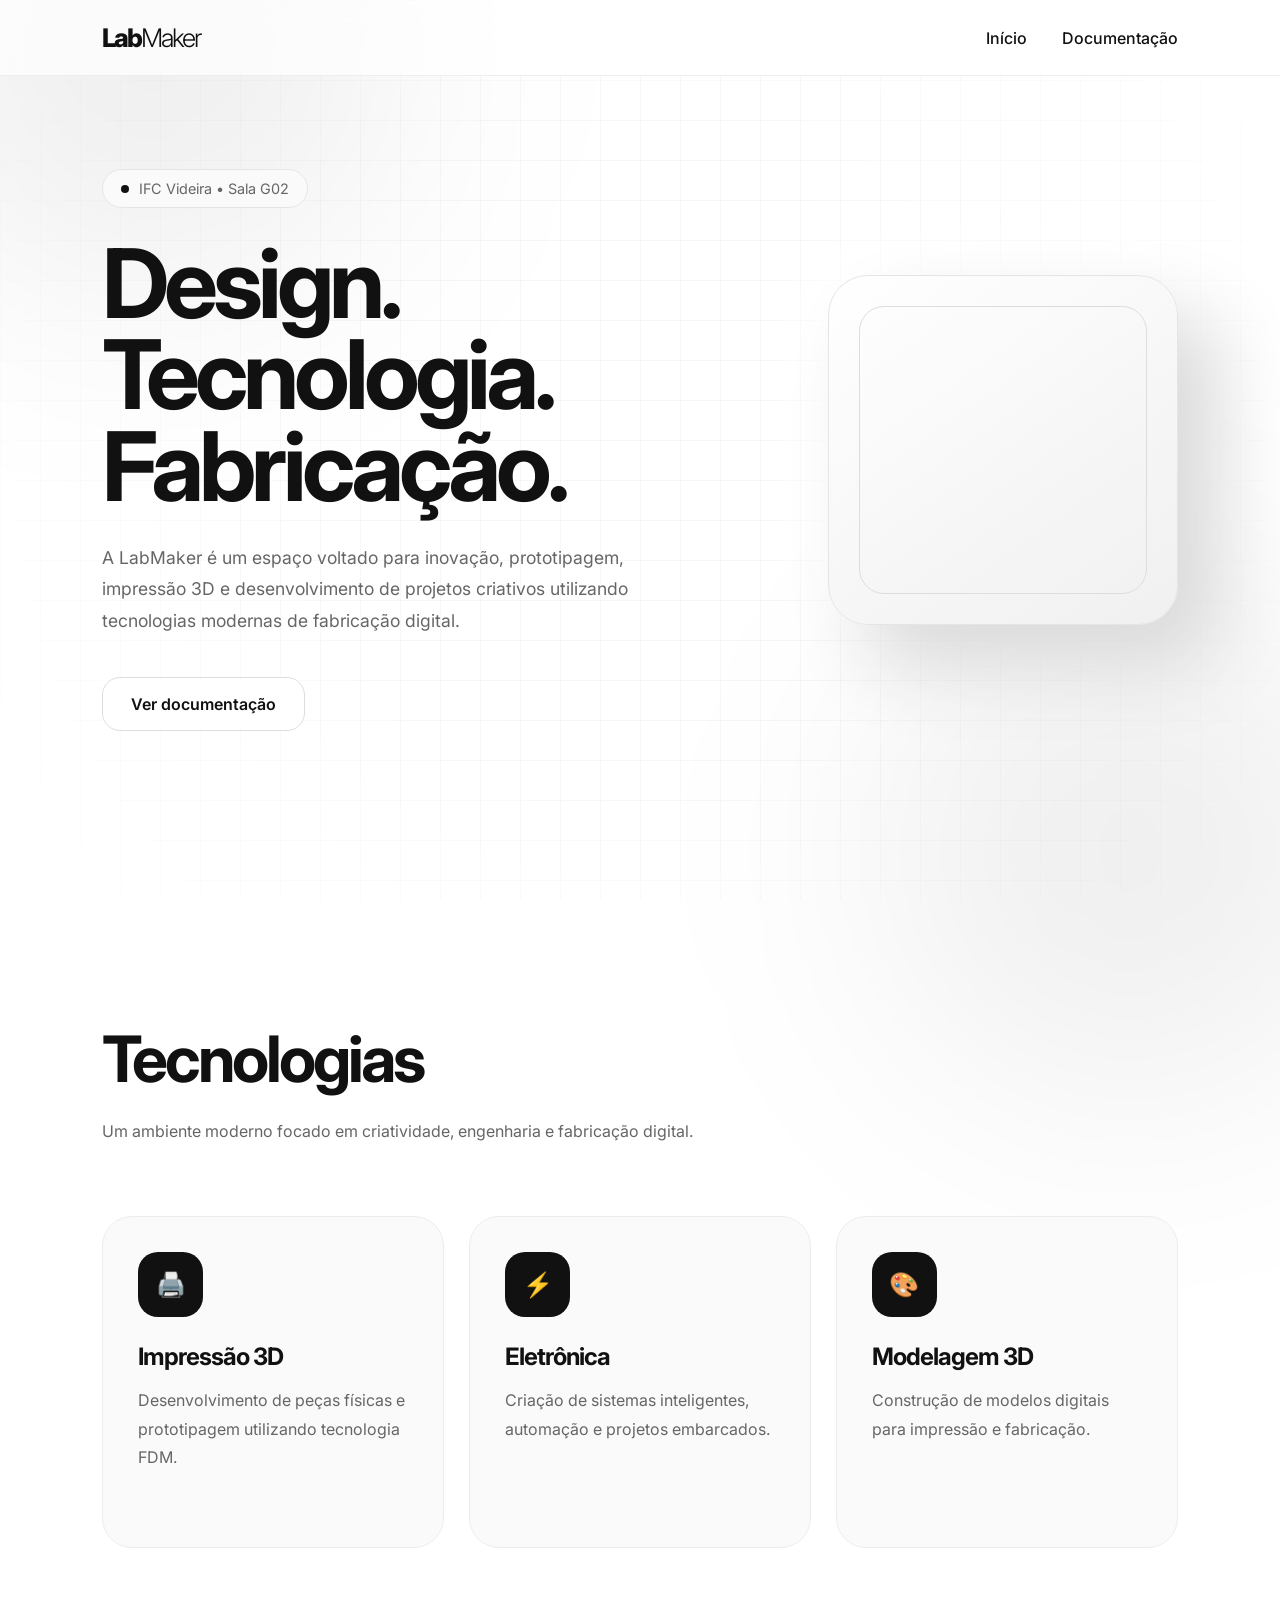
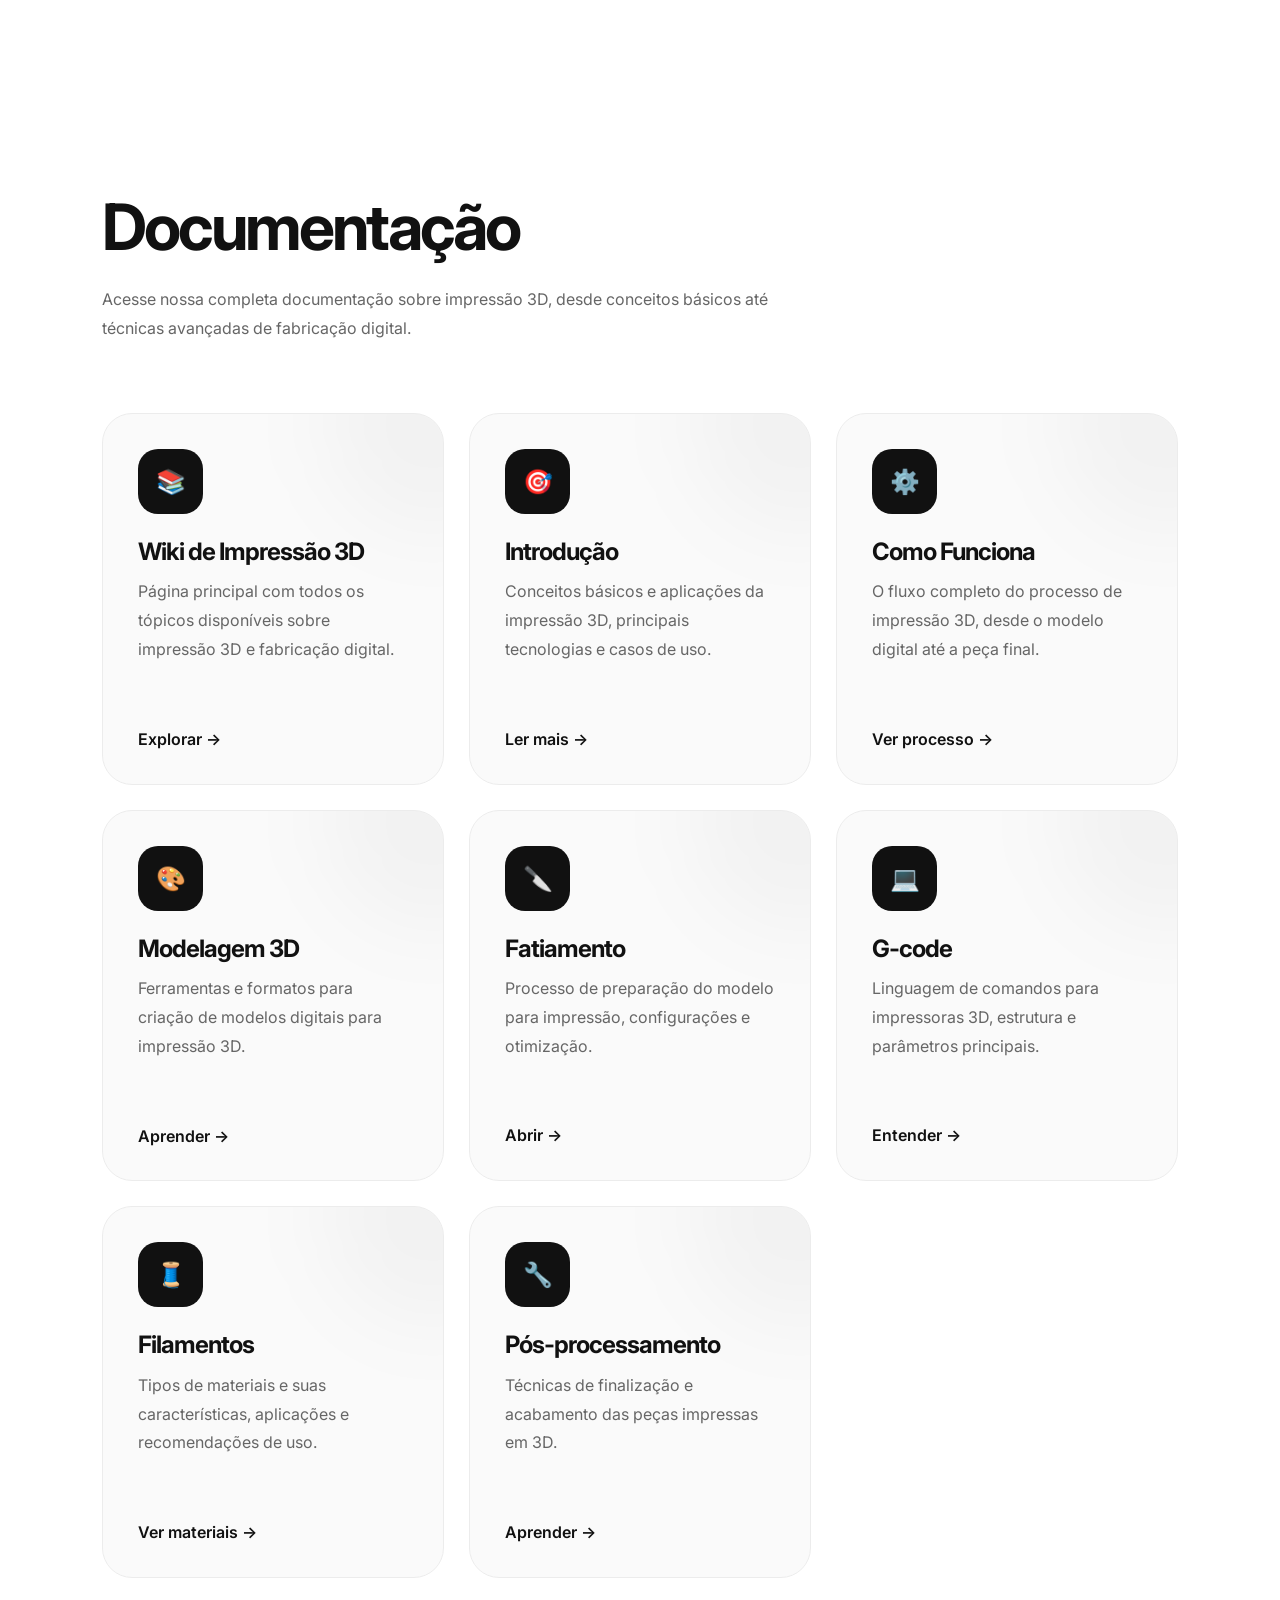
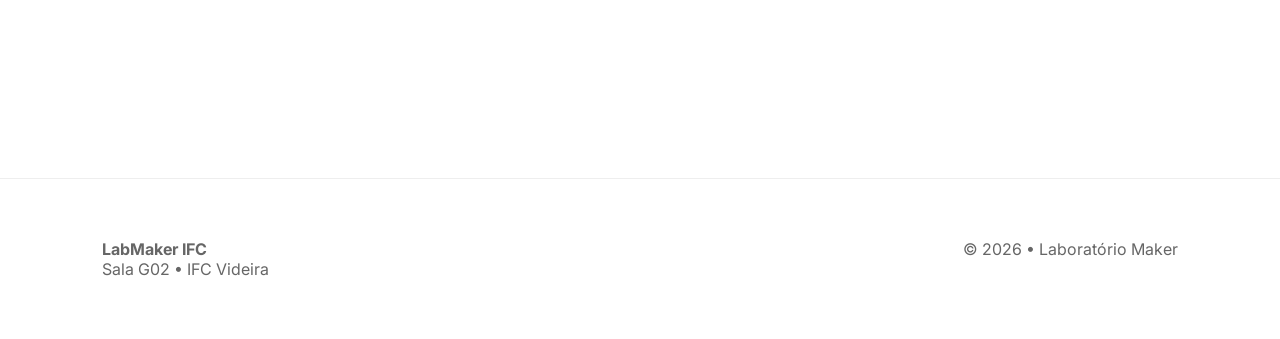
==== commit 79b23fcf: "correções no labmaker" ====
--- a/index.html
+++ b/index.html
@@ -18,6 +18,16 @@
     <style>
       .hero h1 {
         font-size: 5rem;
+      }
+
+      .logo {
+        font-size: 1.6rem;
+        font-weight: 800;
+        letter-spacing: -2px;
+      }
+
+      .logo span {
+        font-weight: 300; /* ou 400 se quiser menos diferença */
       }
 
       /* ===== BACKGROUND ===== */
@@ -101,13 +111,13 @@
 
       nav a {
         text-decoration: none;
-        color: #666;
+        color: #111;
         transition: 0.3s;
         font-weight: 500;
       }
 
       nav a:hover {
-        color: #000;
+        color: #666;
       }
 
       /* ===== HERO ===== */
@@ -512,7 +522,9 @@
     <!-- NAV -->
 
     <nav>
-      <div class="logo">Lab<span>Maker</span></div>
+      <a href="index.html">
+        <div class="logo">Lab<span>Maker</span></div>
+      </a>
 
       <ul>
         <li><a href="index.html">Início</a></li>
@@ -542,7 +554,6 @@
         </p>
 
         <div class="buttons">
-        
           <a href="documentacao.html" class="btn white">Ver documentação</a>
         </div>
       </div>
--- a/assets/css/style.css
+++ b/assets/css/style.css
@@ -14,6 +14,16 @@
   color:#111111;
   overflow-x:hidden;
 }
+
+.logo {
+        font-size: 1.6rem;
+        font-weight: 800;
+        letter-spacing: -2px;
+      }
+
+      .logo span {
+        font-weight: 300; /* ou 400 se quiser menos diferença */
+      }
 
 img{
   max-width:100%;
@@ -85,12 +95,12 @@
 
 nav a{
   text-decoration:none;
-  color:#666;
+  color:#111;
   transition:0.3s;
   font-weight:500;
 }
 
-nav a:hover{color:#111;}
+nav a:hover{color:#666;}
 
 .hero{
   min-height:100vh;
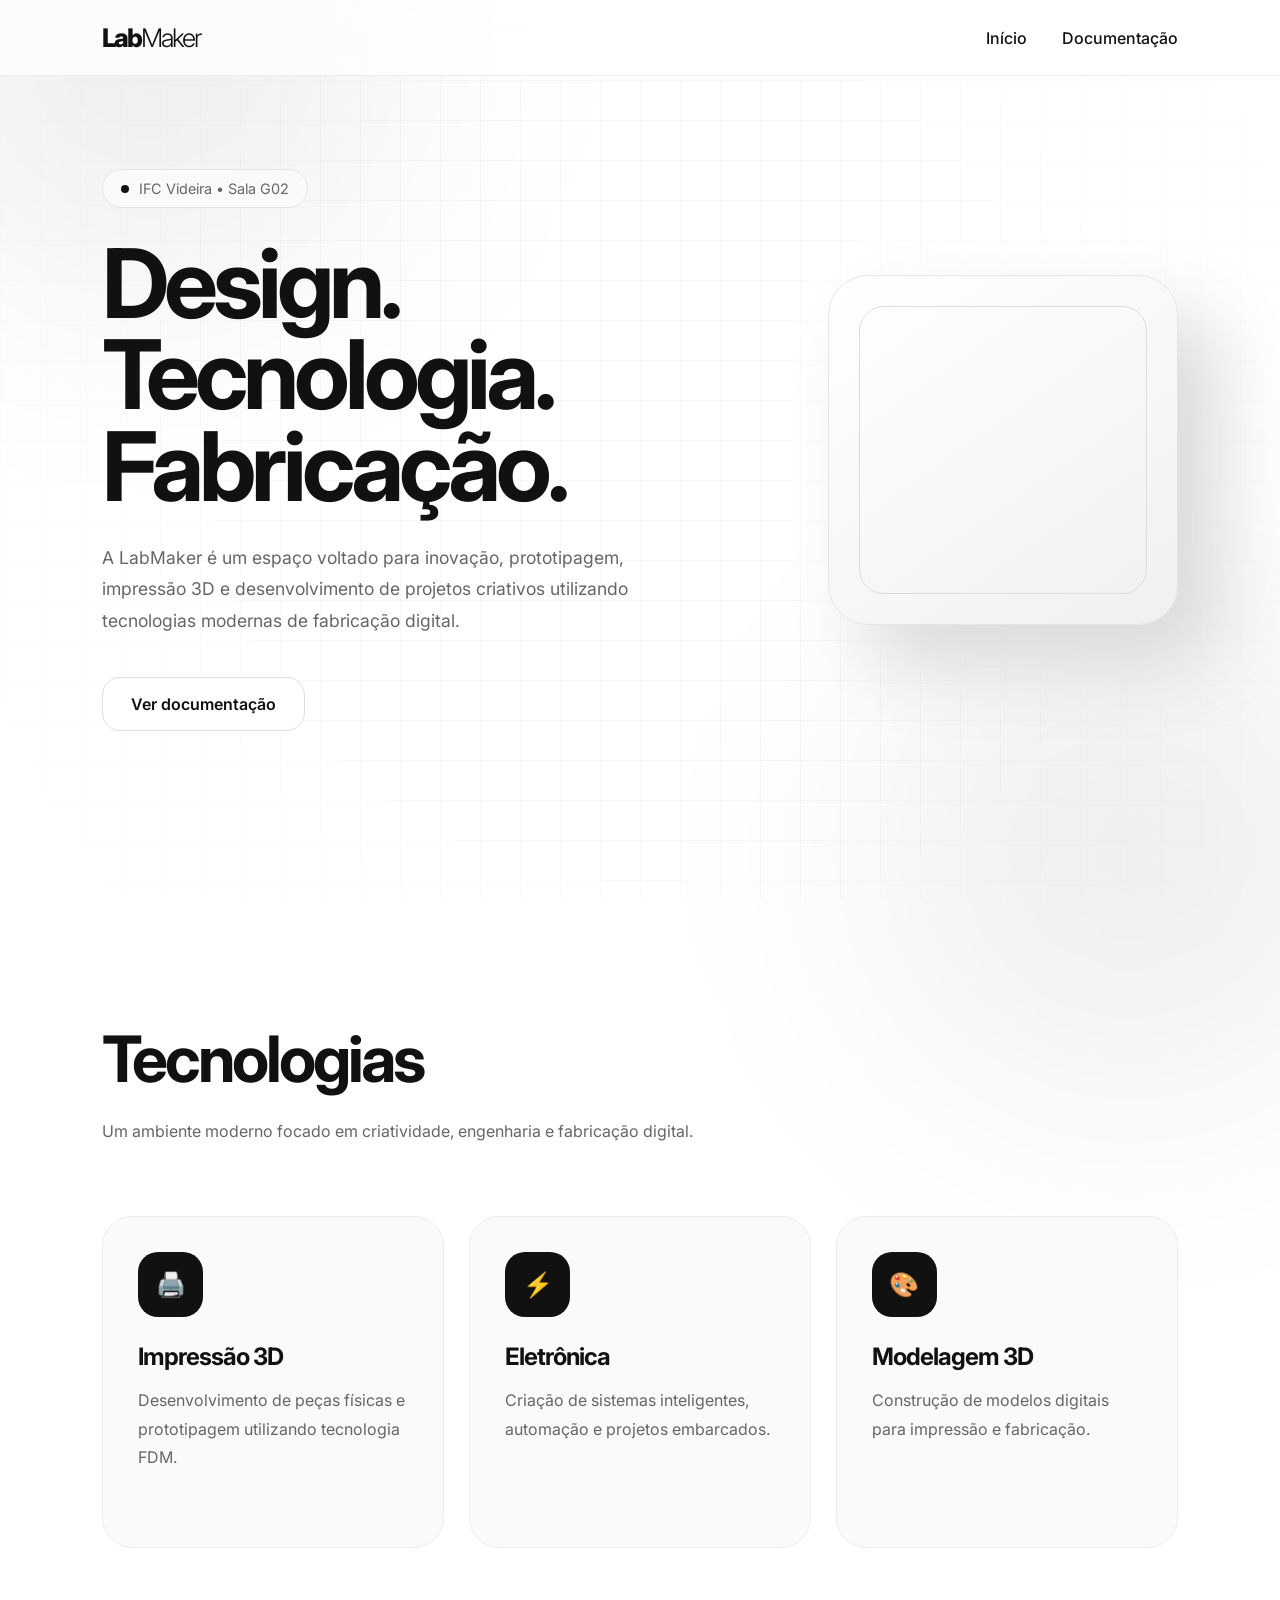
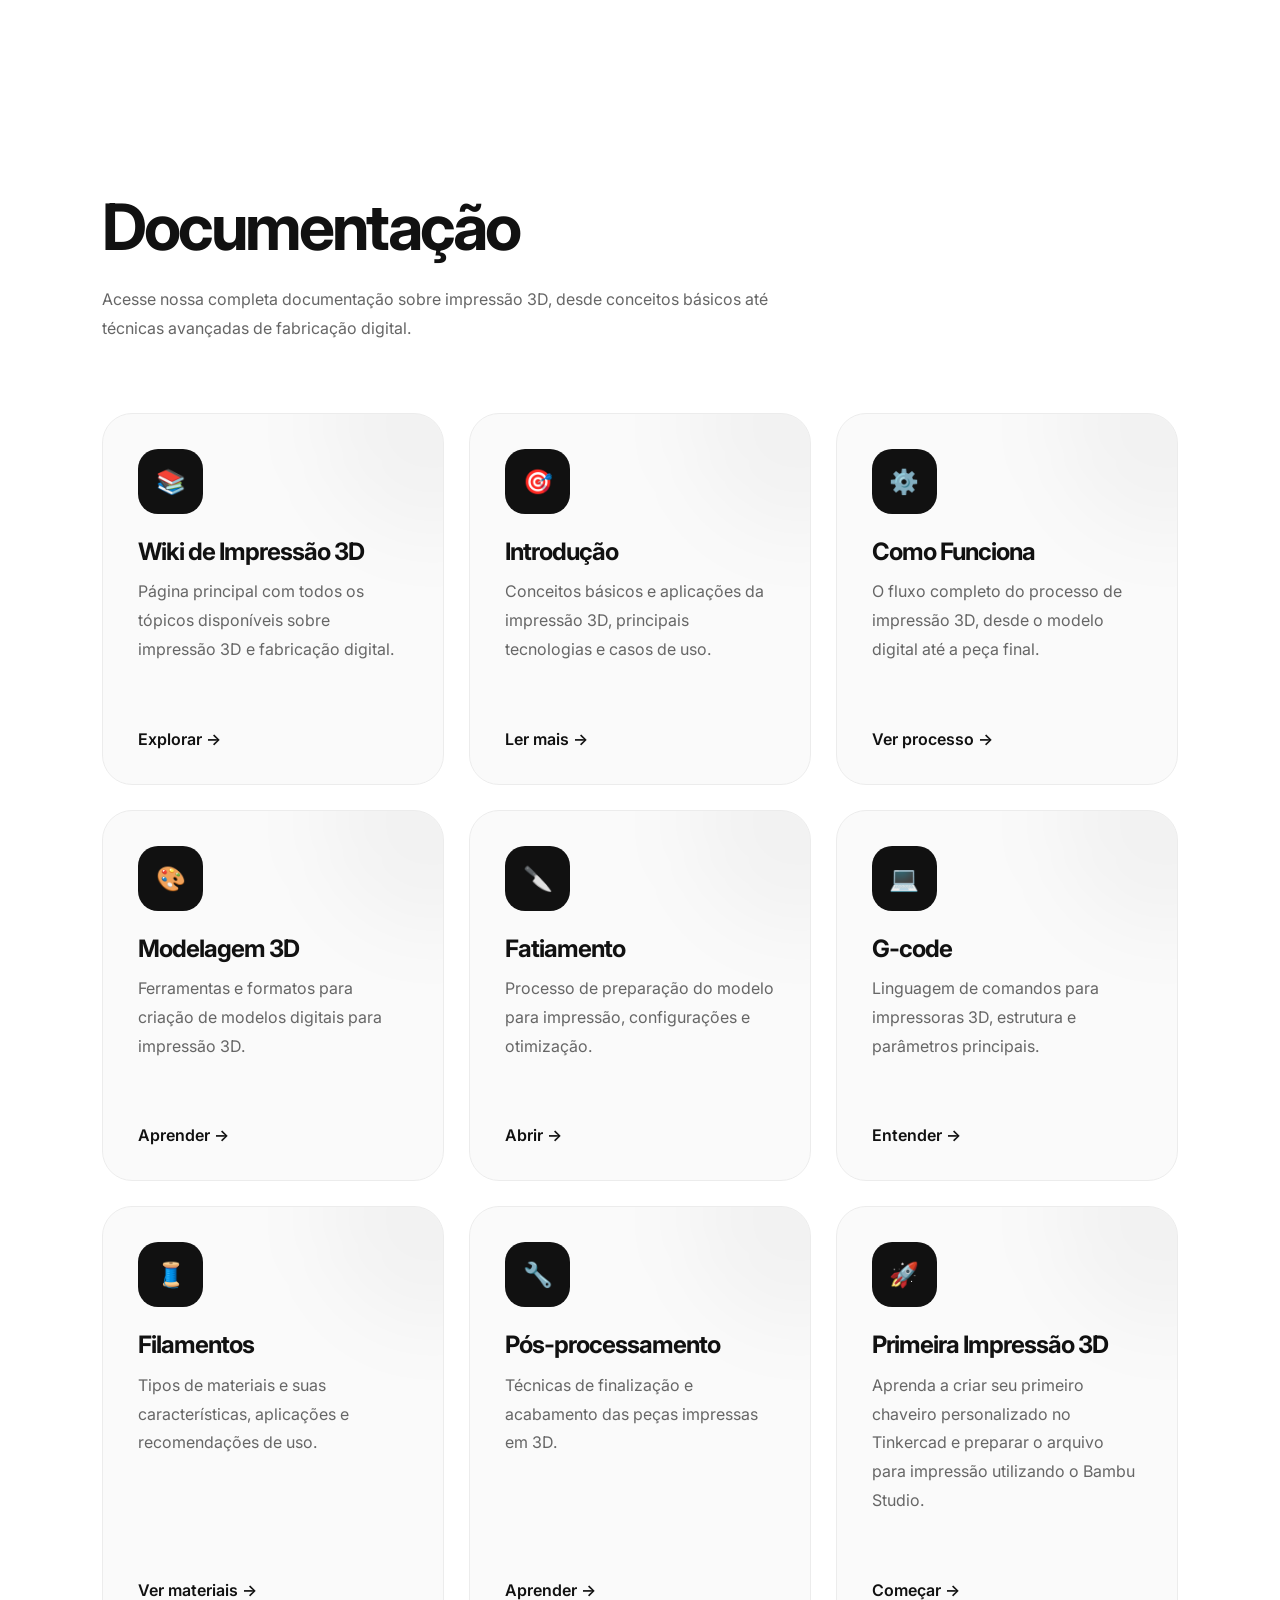
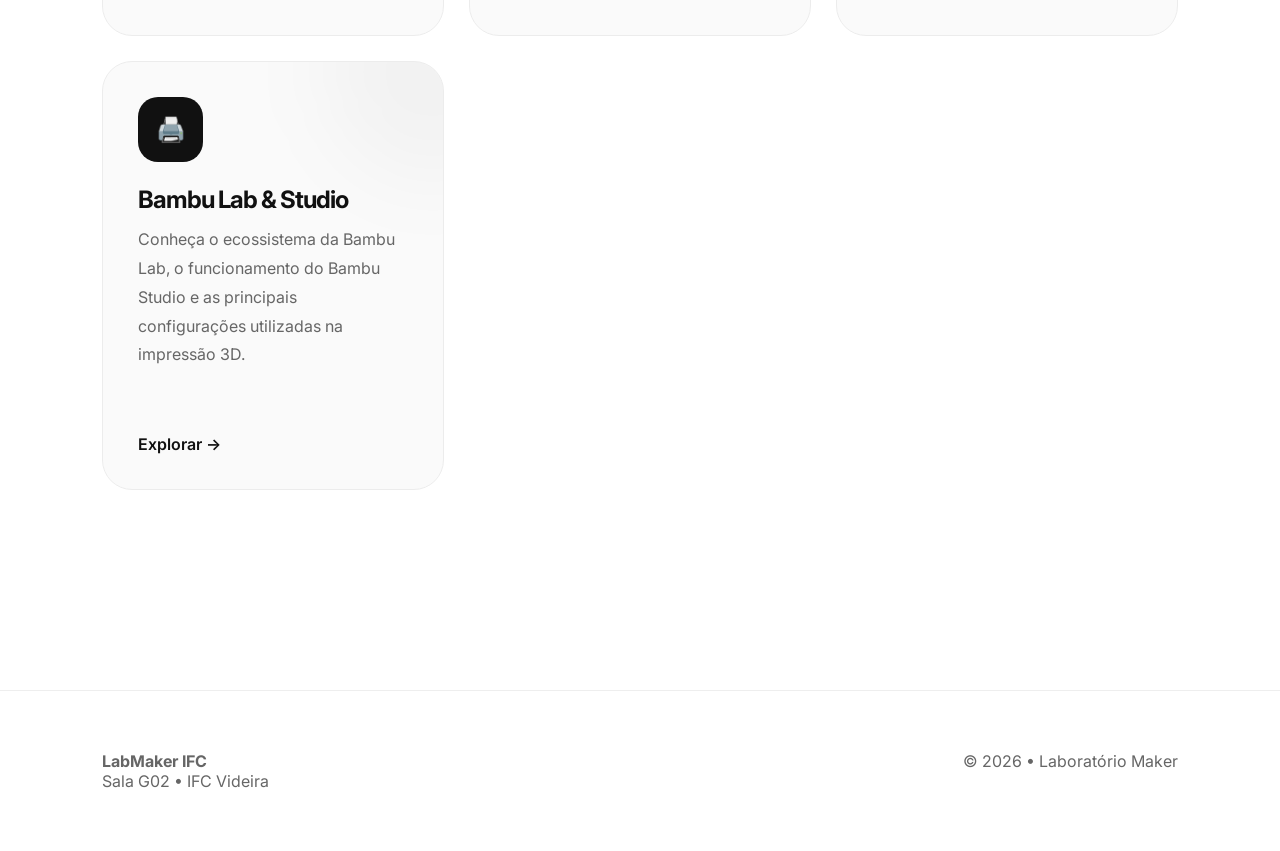
==== commit b497b869: "edições no labmaker" ====
--- a/index.html
+++ b/index.html
@@ -718,6 +718,30 @@
 
           <span class="doc-link"> Aprender → </span>
         </a>
+        <a href="primeira-impressao.html" class="card doc-card">
+          <div class="icon">🚀</div>
+
+          <h3>Primeira Impressão 3D</h3>
+
+          <p>
+            Aprenda a criar seu primeiro chaveiro personalizado no Tinkercad e
+            preparar o arquivo para impressão utilizando o Bambu Studio.
+          </p>
+
+          <span class="doc-link"> Começar → </span>
+        </a>
+
+        <a href="bambu-lab.html" class="card doc-card">
+          <div class="icon">🖨️</div>
+          <h3>Bambu Lab & Studio</h3>
+
+          <p>
+            Conheça o ecossistema da Bambu Lab, o funcionamento do Bambu Studio
+            e as principais configurações utilizadas na impressão 3D.
+          </p>
+
+          <span class="doc-link"> Explorar → </span>
+        </a>
       </div>
     </section>
 
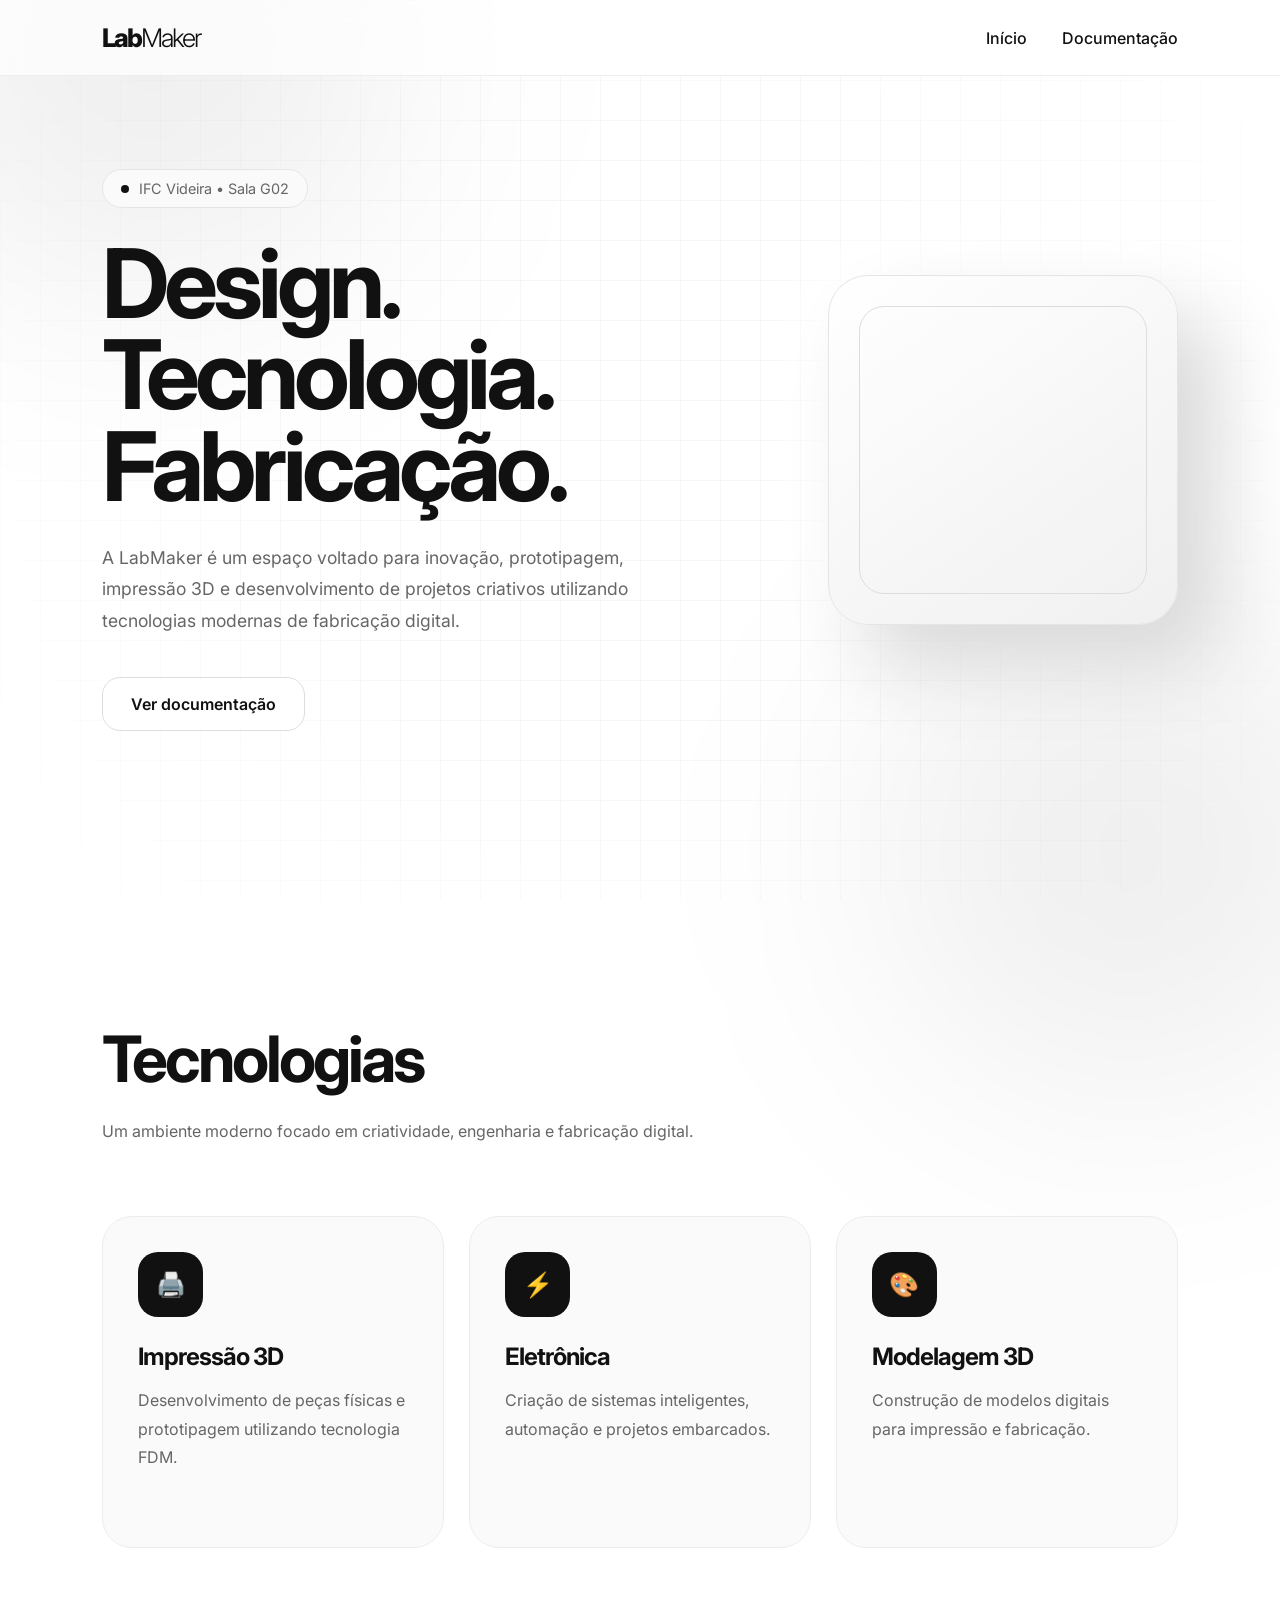
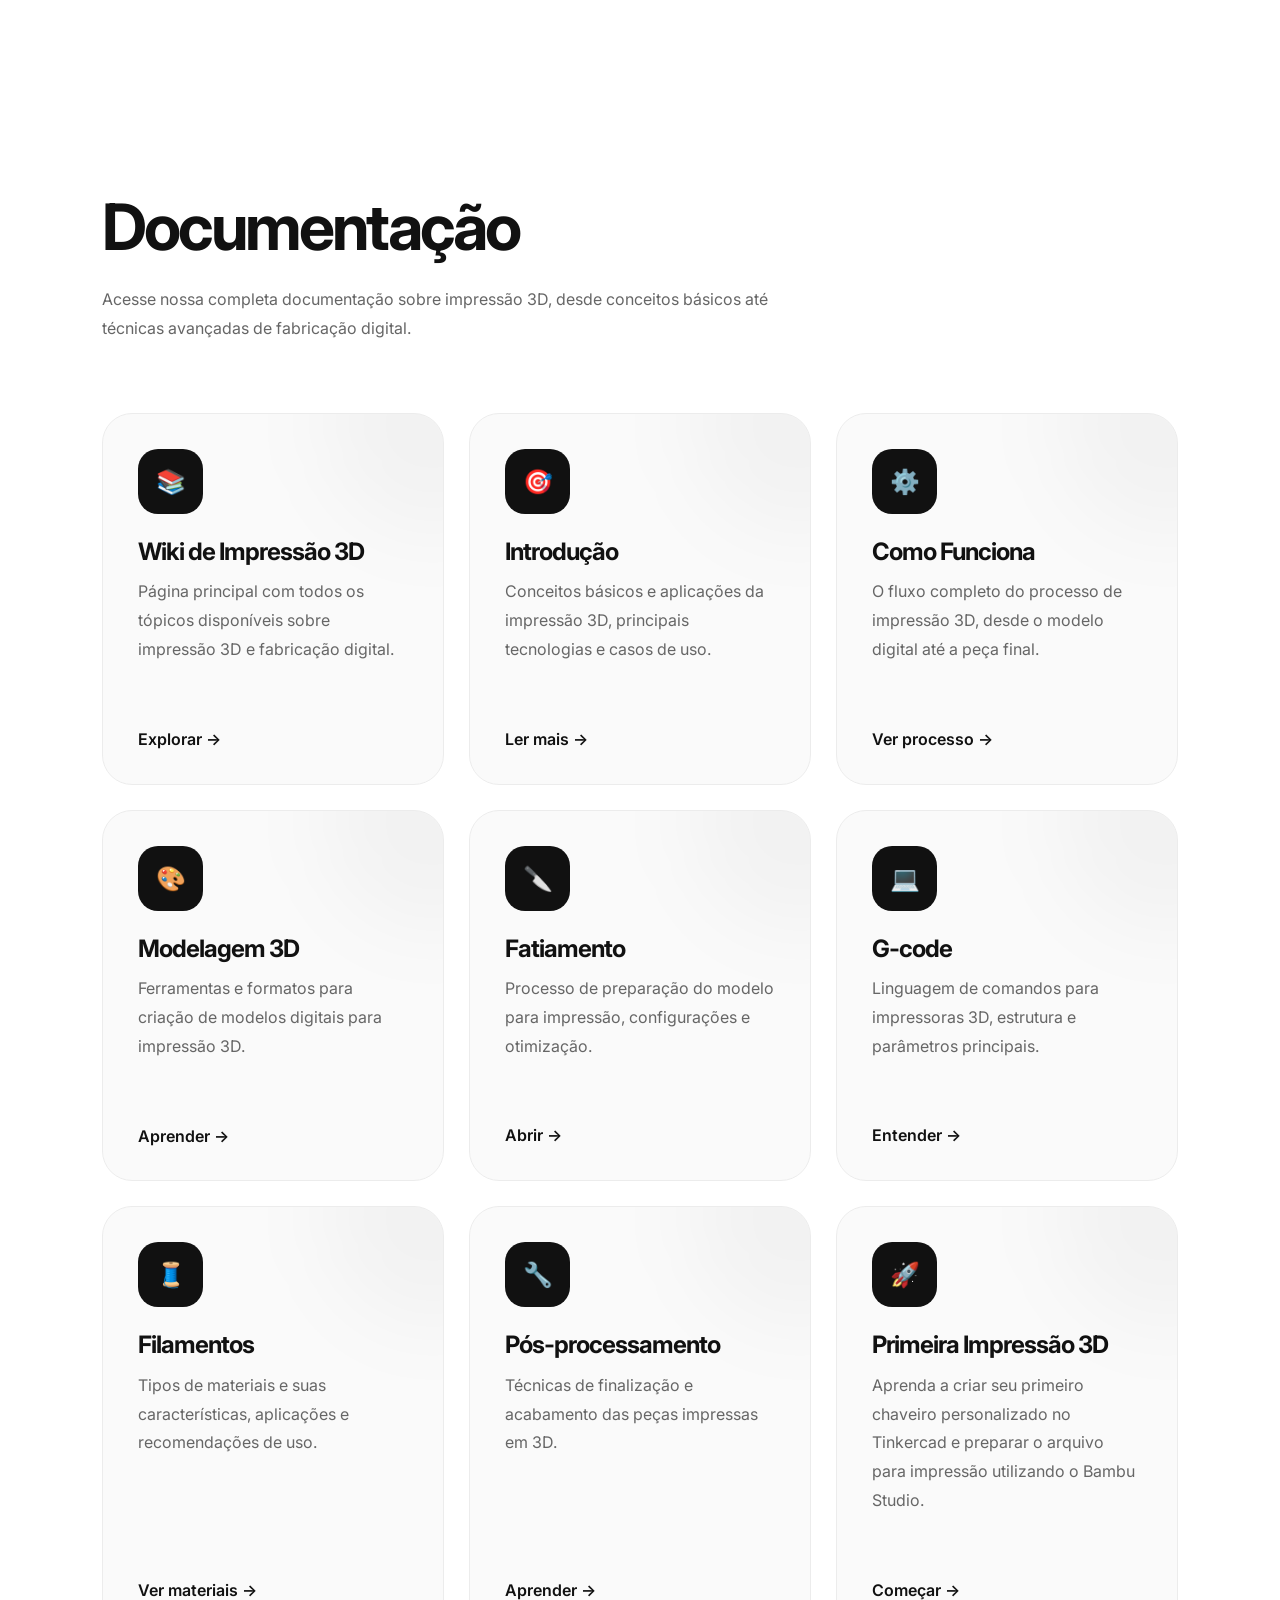
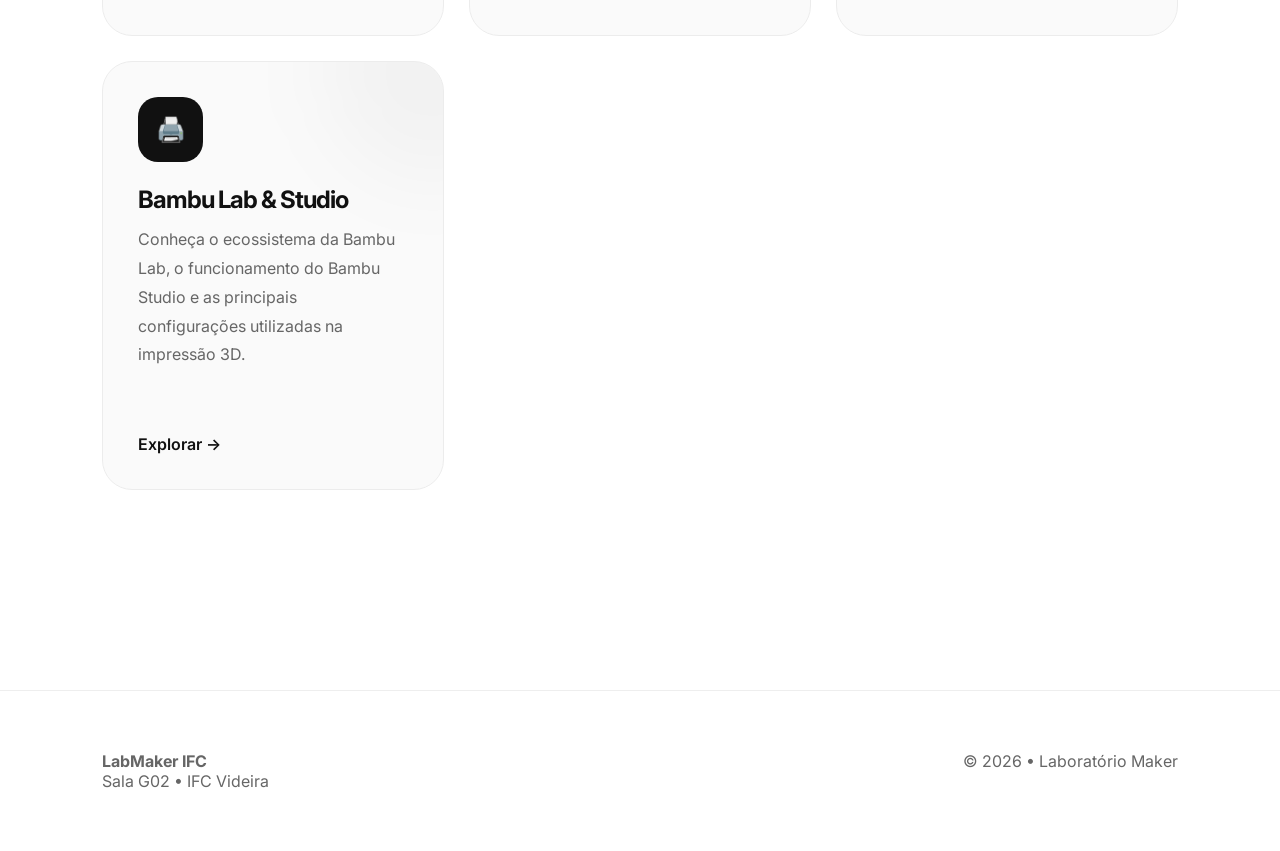
==== commit 7f111d6b: "alterações finais" ====
--- a/index.html
+++ b/index.html
@@ -558,7 +558,9 @@
         </div>
       </div>
 
-      <div class="object"></div>
+      <div class="object">
+        <img src="https://portal.bblmw.com/x1/x1Series-main-bg-v1-sm.png?w=9000" alt="">
+      </div>
     </section>
 
     <!-- TECNOLOGIAS -->
